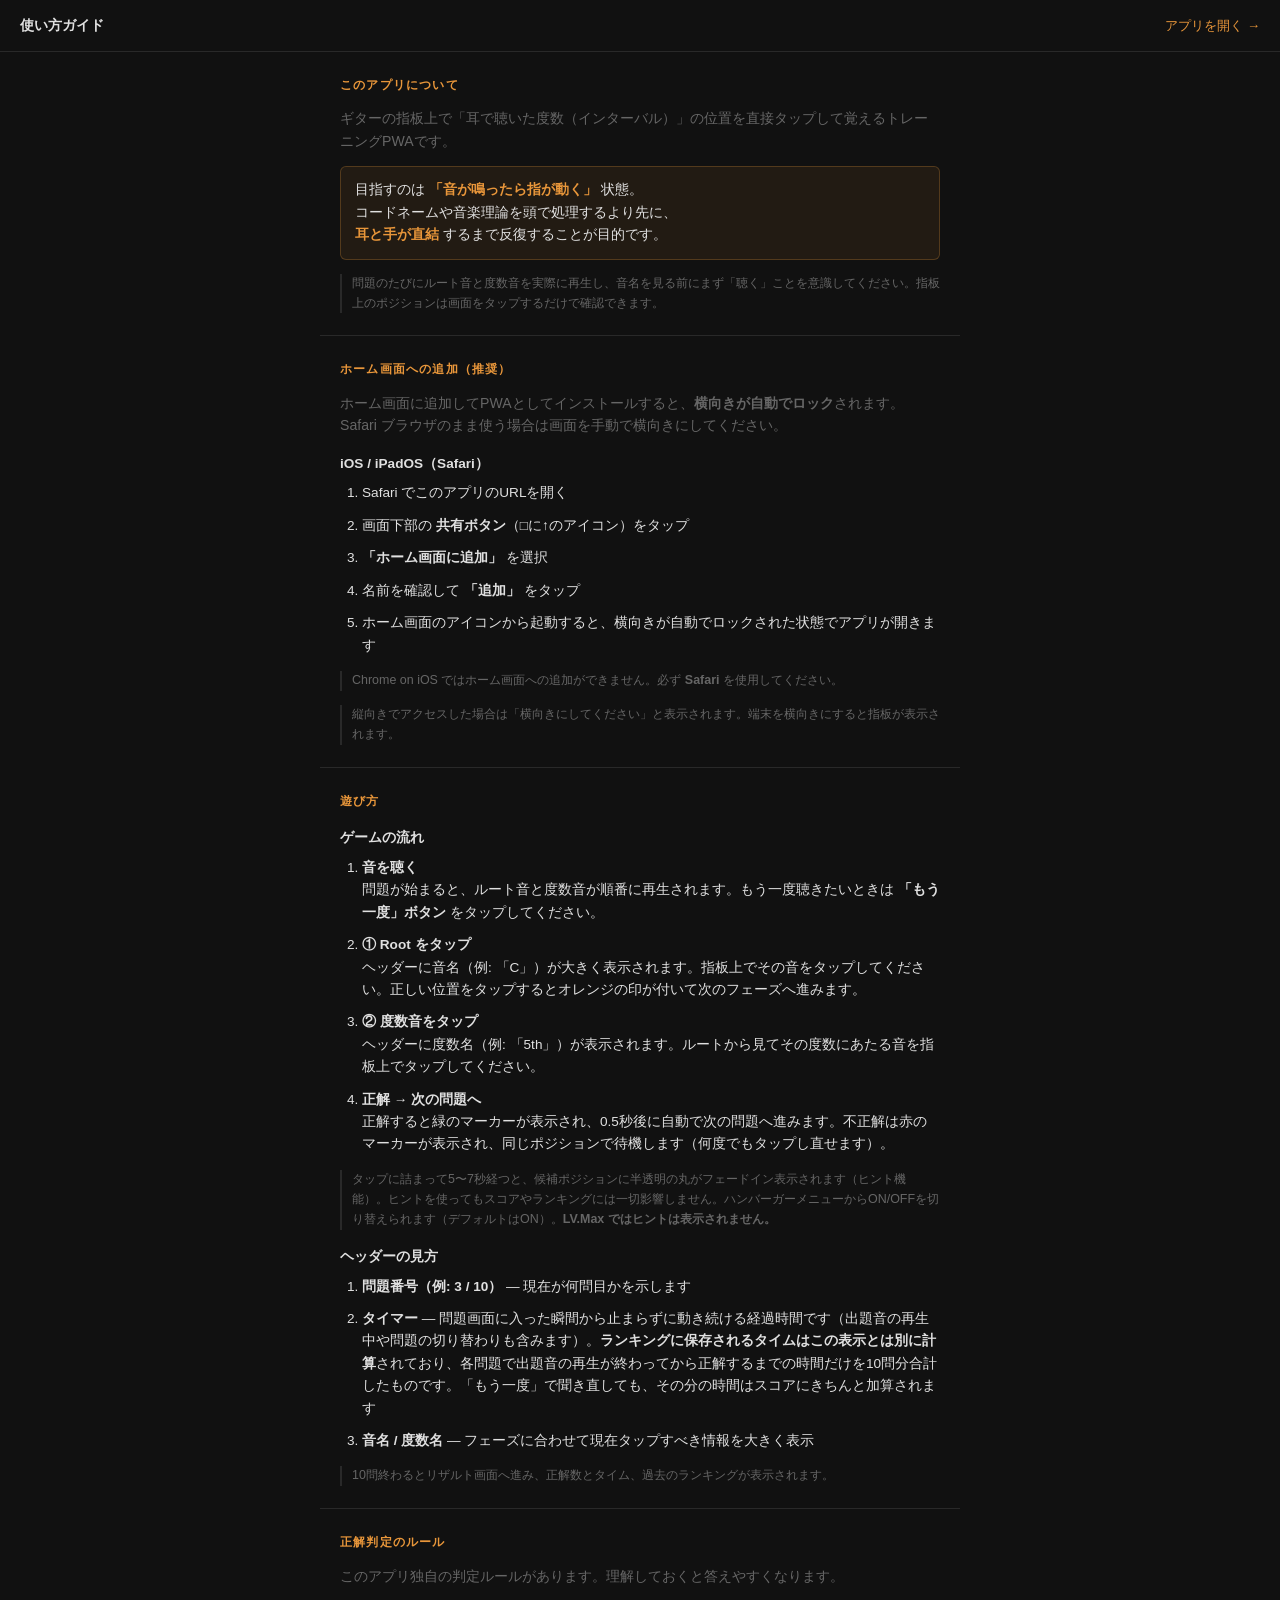
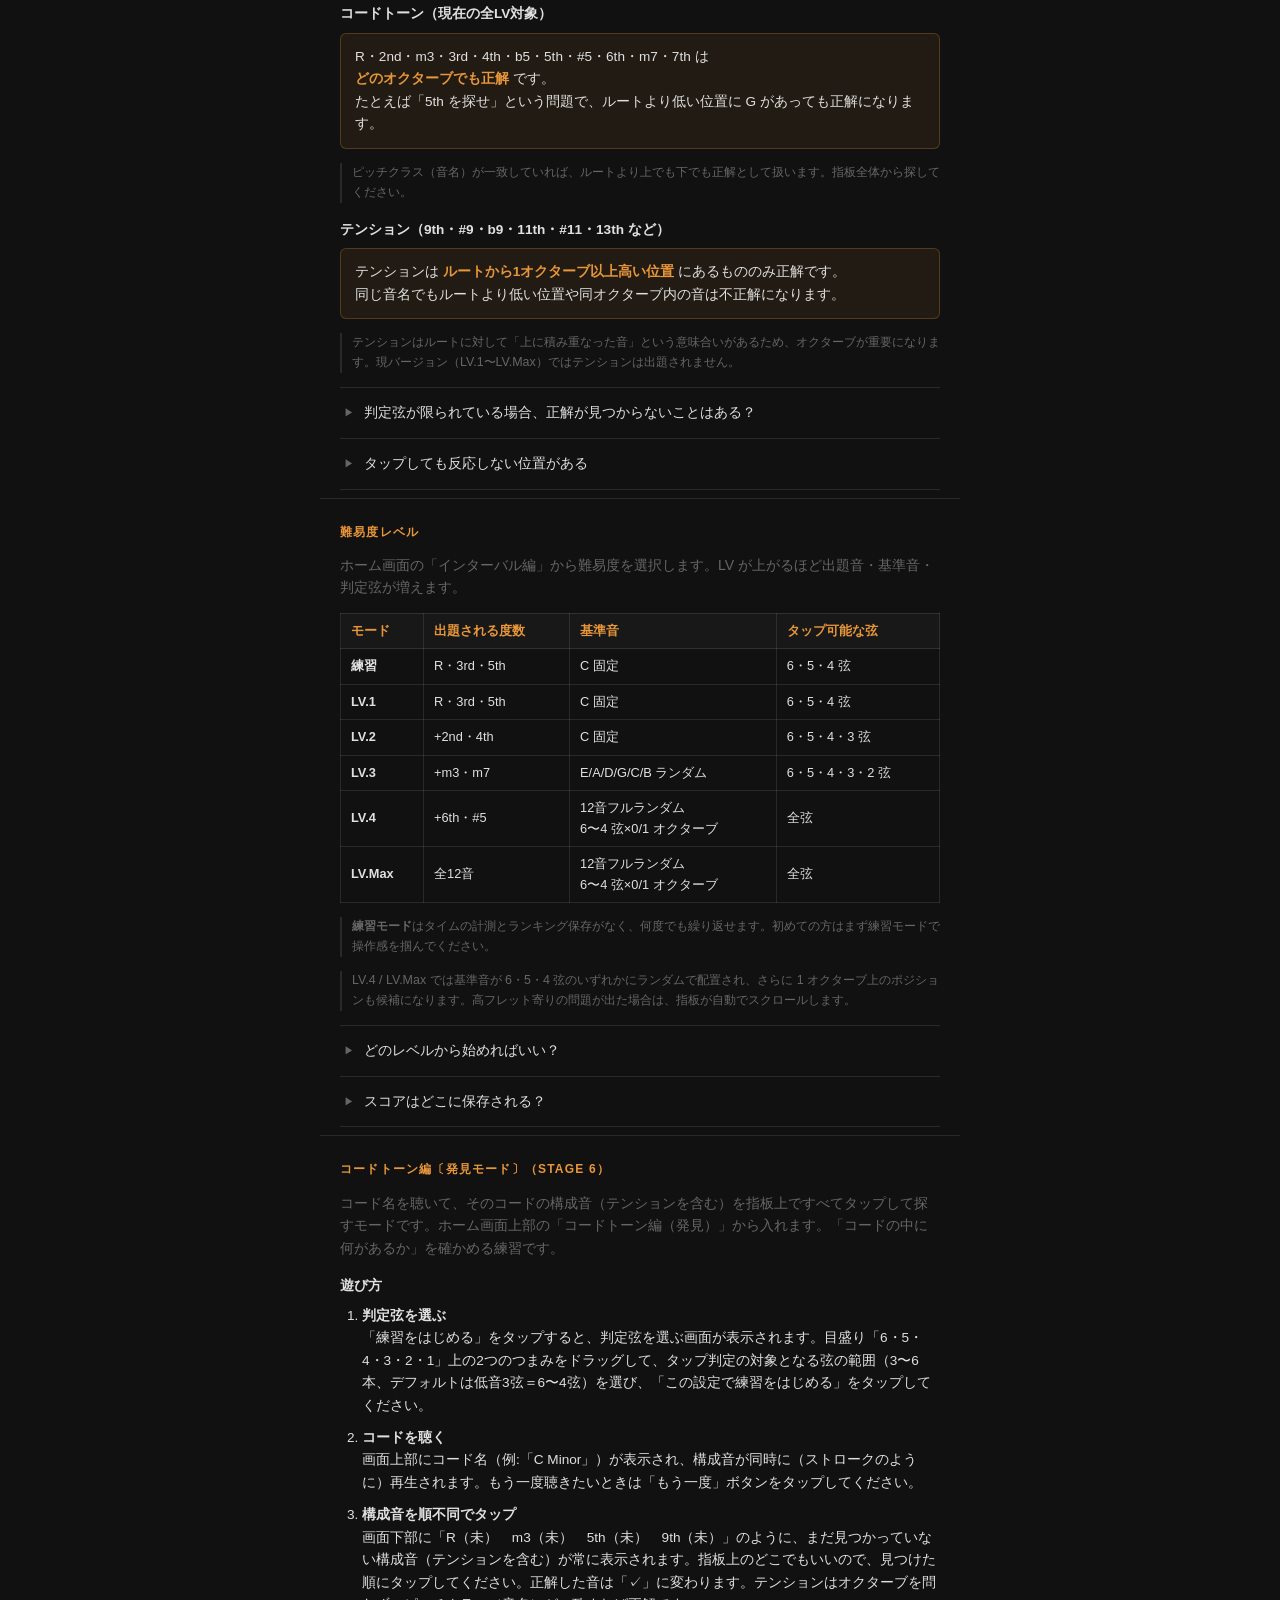
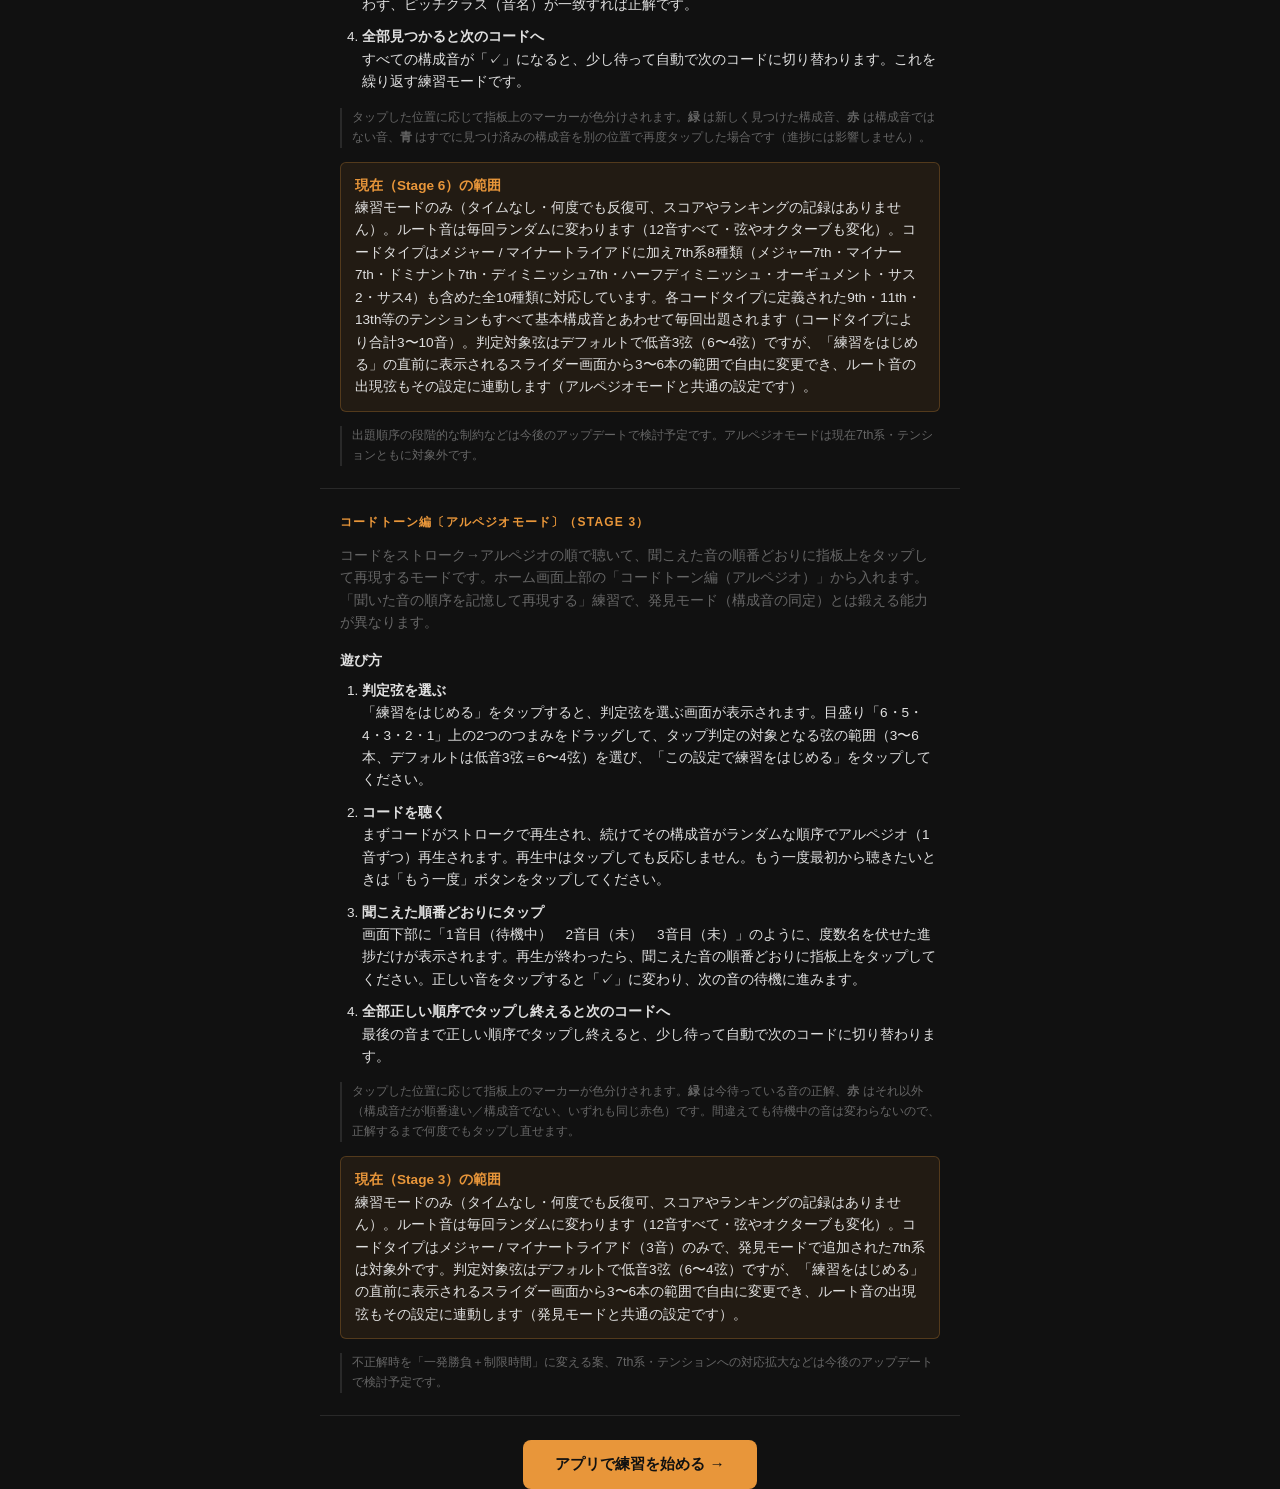
==== guide.html @ ecdc5f16 "feat: コードトーン編〔発見モード〕にテンション対応を追加（v1.12.0 Stage 6） 各コードタイプに定義済みの全テンション（9th/b9/#9/11th/#11th/13th/b13）を" ====
<!DOCTYPE html>
<html lang="ja">
<head>
  <meta charset="UTF-8">
  <meta name="viewport" content="width=device-width, initial-scale=1.0">
  <meta name="theme-color" content="#111111">
  <title>使い方ガイド — Guitar Fretboard Interval Trainer</title>
  <style>
    :root {
      --bg:      #111;
      --text:    #e0e0e0;
      --muted:   #666;
      --accent:  #e8963a;
      --border:  rgba(255,255,255,0.1);
    }

    *, *::before, *::after { box-sizing: border-box; margin: 0; padding: 0; }

    html, body {
      background: var(--bg);
      color: var(--text);
      font-family: -apple-system, 'Helvetica Neue', sans-serif;
      font-size: 16px;
      line-height: 1.6;
      -webkit-text-size-adjust: 100%;
    }

    /* ── ヘッダー ── */
    .guide-header {
      position: sticky;
      top: 0;
      background: var(--bg);
      border-bottom: 1px solid var(--border);
      padding: 14px 20px;
      display: flex;
      align-items: center;
      gap: 12px;
      z-index: 10;
    }
    .guide-header a {
      color: var(--accent);
      text-decoration: none;
      font-size: 0.82rem;
      white-space: nowrap;
    }
    .guide-header a:hover { text-decoration: underline; }
    .guide-header h1 {
      font-size: 0.9rem;
      font-weight: 700;
      color: var(--text);
      flex: 1;
    }

    /* ── ボディ ── */
    .guide-body {
      max-width: 640px;
      margin: 0 auto;
    }

    /* ── セクション ── */
    .guide-section {
      padding: 24px 20px 8px;
      border-bottom: 1px solid var(--border);
    }
    .guide-section:last-child { border-bottom: none; padding-bottom: 40px; }

    .guide-section h2 {
      font-size: 0.75rem;
      font-weight: 700;
      letter-spacing: 0.1em;
      text-transform: uppercase;
      color: var(--accent);
      margin-bottom: 12px;
    }
    .guide-section h3 {
      font-size: 0.85rem;
      font-weight: 600;
      color: var(--text);
      margin: 16px 0 8px;
    }

    .guide-lead {
      font-size: 0.88rem;
      color: var(--muted);
      margin-bottom: 14px;
    }

    /* ── 手順リスト ── */
    .guide-steps {
      padding-left: 22px;
      display: flex;
      flex-direction: column;
      gap: 10px;
      margin-bottom: 14px;
    }
    .guide-steps li {
      font-size: 0.85rem;
      color: var(--text);
      line-height: 1.65;
    }
    .guide-steps li strong { color: var(--text); }

    /* ── 注記 ── */
    .guide-note {
      font-size: 0.78rem;
      color: var(--muted);
      line-height: 1.6;
      margin-bottom: 14px;
      padding-left: 10px;
      border-left: 2px solid var(--border);
    }

    /* ── テーブル ── */
    .guide-table {
      width: 100%;
      border-collapse: collapse;
      font-size: 0.8rem;
      margin-bottom: 14px;
    }
    .guide-table th,
    .guide-table td {
      border: 1px solid var(--border);
      padding: 7px 10px;
      text-align: left;
    }
    .guide-table th {
      color: var(--accent);
      font-weight: 600;
      background: rgba(255,255,255,0.03);
    }
    .guide-table td { color: var(--text); }

    /* ── アコーディオン FAQ ── */
    .guide-qa {
      border-top: 1px solid var(--border);
      padding: 2px 0;
    }
    .guide-qa:last-child { border-bottom: 1px solid var(--border); }

    .guide-qa summary {
      font-size: 0.85rem;
      color: var(--text);
      padding: 12px 4px 12px 24px;
      cursor: pointer;
      list-style: none;
      position: relative;
      -webkit-tap-highlight-color: transparent;
    }
    .guide-qa summary::-webkit-details-marker { display: none; }
    .guide-qa summary::before {
      content: '▶';
      position: absolute;
      left: 4px;
      top: 50%;
      transform: translateY(-50%);
      font-size: 0.6rem;
      color: var(--muted);
      transition: transform 0.15s;
    }
    .guide-qa[open] summary::before {
      transform: translateY(-50%) rotate(90deg);
    }
    .guide-qa p {
      font-size: 0.82rem;
      color: var(--muted);
      line-height: 1.65;
      padding: 0 4px 14px 24px;
    }

    /* ── 強調ボックス ── */
    .guide-box {
      background: rgba(232, 150, 58, 0.08);
      border: 1px solid rgba(232, 150, 58, 0.25);
      border-radius: 6px;
      padding: 12px 14px;
      margin-bottom: 14px;
      font-size: 0.85rem;
      line-height: 1.65;
    }
    .guide-box strong { color: var(--accent); }

    /* ── CTAボタン ── */
    .guide-cta {
      display: block;
      text-align: center;
      margin: 24px 20px 0;
    }
    .guide-cta a {
      display: inline-block;
      background: var(--accent);
      color: #111;
      font-weight: 700;
      font-size: 0.95rem;
      text-decoration: none;
      padding: 12px 32px;
      border-radius: 8px;
    }
  </style>
</head>
<body>

  <header class="guide-header">
    <h1>使い方ガイド</h1>
    <a href="./">アプリを開く →</a>
  </header>

  <main class="guide-body">

    <!-- 1. コンセプト -->
    <section class="guide-section">
      <h2>このアプリについて</h2>
      <p class="guide-lead">ギターの指板上で「耳で聴いた度数（インターバル）」の位置を直接タップして覚えるトレーニングPWAです。</p>

      <div class="guide-box">
        目指すのは <strong>「音が鳴ったら指が動く」</strong> 状態。<br>
        コードネームや音楽理論を頭で処理するより先に、<br>
        <strong>耳と手が直結</strong> するまで反復することが目的です。
      </div>

      <p class="guide-note">問題のたびにルート音と度数音を実際に再生し、音名を見る前にまず「聴く」ことを意識してください。指板上のポジションは画面をタップするだけで確認できます。</p>
    </section>

    <!-- 2. ホーム画面に追加 -->
    <section class="guide-section">
      <h2>ホーム画面への追加（推奨）</h2>
      <p class="guide-lead">ホーム画面に追加してPWAとしてインストールすると、<strong>横向きが自動でロック</strong>されます。Safari ブラウザのまま使う場合は画面を手動で横向きにしてください。</p>

      <h3>iOS / iPadOS（Safari）</h3>
      <ol class="guide-steps">
        <li>Safari でこのアプリのURLを開く</li>
        <li>画面下部の <strong>共有ボタン</strong>（□に↑のアイコン）をタップ</li>
        <li><strong>「ホーム画面に追加」</strong> を選択</li>
        <li>名前を確認して <strong>「追加」</strong> をタップ</li>
        <li>ホーム画面のアイコンから起動すると、横向きが自動でロックされた状態でアプリが開きます</li>
      </ol>
      <p class="guide-note">Chrome on iOS ではホーム画面への追加ができません。必ず <strong>Safari</strong> を使用してください。</p>
      <p class="guide-note">縦向きでアクセスした場合は「横向きにしてください」と表示されます。端末を横向きにすると指板が表示されます。</p>
    </section>

    <!-- 3. 遊び方 -->
    <section class="guide-section">
      <h2>遊び方</h2>

      <h3>ゲームの流れ</h3>
      <ol class="guide-steps">
        <li>
          <strong>音を聴く</strong><br>
          問題が始まると、ルート音と度数音が順番に再生されます。もう一度聴きたいときは <strong>「もう一度」ボタン</strong> をタップしてください。
        </li>
        <li>
          <strong>① Root をタップ</strong><br>
          ヘッダーに音名（例: 「C」）が大きく表示されます。指板上でその音をタップしてください。正しい位置をタップするとオレンジの印が付いて次のフェーズへ進みます。
        </li>
        <li>
          <strong>② 度数音をタップ</strong><br>
          ヘッダーに度数名（例: 「5th」）が表示されます。ルートから見てその度数にあたる音を指板上でタップしてください。
        </li>
        <li>
          <strong>正解 → 次の問題へ</strong><br>
          正解すると緑のマーカーが表示され、0.5秒後に自動で次の問題へ進みます。不正解は赤のマーカーが表示され、同じポジションで待機します（何度でもタップし直せます）。
        </li>
      </ol>
      <p class="guide-note">タップに詰まって5〜7秒経つと、候補ポジションに半透明の丸がフェードイン表示されます（ヒント機能）。ヒントを使ってもスコアやランキングには一切影響しません。ハンバーガーメニューからON/OFFを切り替えられます（デフォルトはON）。<strong>LV.Max ではヒントは表示されません。</strong></p>

      <h3>ヘッダーの見方</h3>
      <ol class="guide-steps">
        <li><strong>問題番号（例: 3 / 10）</strong> — 現在が何問目かを示します</li>
        <li><strong>タイマー</strong> — 問題画面に入った瞬間から止まらずに動き続ける経過時間です（出題音の再生中や問題の切り替わりも含みます）。<strong>ランキングに保存されるタイムはこの表示とは別に計算</strong>されており、各問題で出題音の再生が終わってから正解するまでの時間だけを10問分合計したものです。「もう一度」で聞き直しても、その分の時間はスコアにきちんと加算されます</li>
        <li><strong>音名 / 度数名</strong> — フェーズに合わせて現在タップすべき情報を大きく表示</li>
      </ol>
      <p class="guide-note">10問終わるとリザルト画面へ進み、正解数とタイム、過去のランキングが表示されます。</p>
    </section>

    <!-- 4. 正解判定のルール -->
    <section class="guide-section">
      <h2>正解判定のルール</h2>
      <p class="guide-lead">このアプリ独自の判定ルールがあります。理解しておくと答えやすくなります。</p>

      <h3>コードトーン（現在の全LV対象）</h3>
      <div class="guide-box">
        R・2nd・m3・3rd・4th・b5・5th・#5・6th・m7・7th は<br>
        <strong>どのオクターブでも正解</strong> です。<br>
        たとえば「5th を探せ」という問題で、ルートより低い位置に G があっても正解になります。
      </div>
      <p class="guide-note">ピッチクラス（音名）が一致していれば、ルートより上でも下でも正解として扱います。指板全体から探してください。</p>

      <h3>テンション（9th・#9・b9・11th・#11・13th など）</h3>
      <div class="guide-box">
        テンションは <strong>ルートから1オクターブ以上高い位置</strong> にあるもののみ正解です。<br>
        同じ音名でもルートより低い位置や同オクターブ内の音は不正解になります。
      </div>
      <p class="guide-note">テンションはルートに対して「上に積み重なった音」という意味合いがあるため、オクターブが重要になります。現バージョン（LV.1〜LV.Max）ではテンションは出題されません。</p>

      <details class="guide-qa">
        <summary>判定弦が限られている場合、正解が見つからないことはある？</summary>
        <p>出題時に「指定された判定弦の表示範囲内に正解が存在するか」を自動チェックしています。答えが見つからない組み合わせは最大30回再生成されるため、タップ可能な範囲に必ず正解が存在します。</p>
      </details>

      <details class="guide-qa">
        <summary>タップしても反応しない位置がある</summary>
        <p>暗く塗りつぶされている弦（マスクされた弦）はそのレベルの対象外です。暖色でハイライトされている弦だけがタップ可能な判定弦です。また、ハンバーガーメニューの「開放弦」ボタンが「除外」表示になっている場合は、0フレット（開放弦）の音が正解でもタップが無効になります。</p>
      </details>
    </section>

    <!-- 5. 難易度レベル -->
    <section class="guide-section">
      <h2>難易度レベル</h2>
      <p class="guide-lead">ホーム画面の「インターバル編」から難易度を選択します。LV が上がるほど出題音・基準音・判定弦が増えます。</p>

      <table class="guide-table">
        <thead>
          <tr>
            <th>モード</th>
            <th>出題される度数</th>
            <th>基準音</th>
            <th>タップ可能な弦</th>
          </tr>
        </thead>
        <tbody>
          <tr>
            <td><strong>練習</strong></td>
            <td>R・3rd・5th</td>
            <td>C 固定</td>
            <td>6・5・4 弦</td>
          </tr>
          <tr>
            <td><strong>LV.1</strong></td>
            <td>R・3rd・5th</td>
            <td>C 固定</td>
            <td>6・5・4 弦</td>
          </tr>
          <tr>
            <td><strong>LV.2</strong></td>
            <td>+2nd・4th</td>
            <td>C 固定</td>
            <td>6・5・4・3 弦</td>
          </tr>
          <tr>
            <td><strong>LV.3</strong></td>
            <td>+m3・m7</td>
            <td>E/A/D/G/C/B ランダム</td>
            <td>6・5・4・3・2 弦</td>
          </tr>
          <tr>
            <td><strong>LV.4</strong></td>
            <td>+6th・#5</td>
            <td>12音フルランダム<br>6〜4 弦×0/1 オクターブ</td>
            <td>全弦</td>
          </tr>
          <tr>
            <td><strong>LV.Max</strong></td>
            <td>全12音</td>
            <td>12音フルランダム<br>6〜4 弦×0/1 オクターブ</td>
            <td>全弦</td>
          </tr>
        </tbody>
      </table>

      <p class="guide-note"><strong>練習モード</strong>はタイムの計測とランキング保存がなく、何度でも繰り返せます。初めての方はまず練習モードで操作感を掴んでください。</p>
      <p class="guide-note">LV.4 / LV.Max では基準音が 6・5・4 弦のいずれかにランダムで配置され、さらに 1 オクターブ上のポジションも候補になります。高フレット寄りの問題が出た場合は、指板が自動でスクロールします。</p>

      <details class="guide-qa">
        <summary>どのレベルから始めればいい？</summary>
        <p>まず「練習モード」でタップ操作に慣れてから LV.1 へ進むことを推奨します。LV.1〜LV.2 は基準音が C 固定なので、C メジャースケールや C コードのポジションを把握しているギタリストなら比較的スムーズに取り組めます。</p>
      </details>

      <details class="guide-qa">
        <summary>スコアはどこに保存される？</summary>
        <p>スコア（タイム）はレベルごとに端末のローカルストレージに保存され、10問を解き終えるとリザルト画面でランキングとして確認できます。iOS Safari のプライベートブラウズモードでは保存されません。</p>
        <p><strong>練習モードにはスコア記録・リザルト画面がありません。</strong>タイム計測なしで何度でも反復できるモードのため、10問という区切りがなく無制限に出題が続きます。タイムを記録したい場合は LV.1 以上を選んでください。</p>
      </details>
    </section>

    <!-- 6. コードトーン編〔発見モード〕 -->
    <section class="guide-section">
      <h2>コードトーン編〔発見モード〕（Stage 6）</h2>
      <p class="guide-lead">コード名を聴いて、そのコードの構成音（テンションを含む）を指板上ですべてタップして探すモードです。ホーム画面上部の「コードトーン編（発見）」から入れます。「コードの中に何があるか」を確かめる練習です。</p>

      <h3>遊び方</h3>
      <ol class="guide-steps">
        <li>
          <strong>判定弦を選ぶ</strong><br>
          「練習をはじめる」をタップすると、判定弦を選ぶ画面が表示されます。目盛り「6・5・4・3・2・1」上の2つのつまみをドラッグして、タップ判定の対象となる弦の範囲（3〜6本、デフォルトは低音3弦＝6〜4弦）を選び、「この設定で練習をはじめる」をタップしてください。
        </li>
        <li>
          <strong>コードを聴く</strong><br>
          画面上部にコード名（例:「C Minor」）が表示され、構成音が同時に（ストロークのように）再生されます。もう一度聴きたいときは「もう一度」ボタンをタップしてください。
        </li>
        <li>
          <strong>構成音を順不同でタップ</strong><br>
          画面下部に「R（未）　m3（未）　5th（未）　9th（未）」のように、まだ見つかっていない構成音（テンションを含む）が常に表示されます。指板上のどこでもいいので、見つけた順にタップしてください。正解した音は「✓」に変わります。テンションはオクターブを問わず、ピッチクラス（音名）が一致すれば正解です。
        </li>
        <li>
          <strong>全部見つかると次のコードへ</strong><br>
          すべての構成音が「✓」になると、少し待って自動で次のコードに切り替わります。これを繰り返す練習モードです。
        </li>
      </ol>

      <p class="guide-note">タップした位置に応じて指板上のマーカーが色分けされます。<strong>緑</strong> は新しく見つけた構成音、<strong>赤</strong> は構成音ではない音、<strong>青</strong> はすでに見つけ済みの構成音を別の位置で再度タップした場合です（進捗には影響しません）。</p>

      <div class="guide-box">
        <strong>現在（Stage 6）の範囲</strong><br>
        練習モードのみ（タイムなし・何度でも反復可、スコアやランキングの記録はありません）。ルート音は毎回ランダムに変わります（12音すべて・弦やオクターブも変化）。コードタイプはメジャー / マイナートライアドに加え7th系8種類（メジャー7th・マイナー7th・ドミナント7th・ディミニッシュ7th・ハーフディミニッシュ・オーギュメント・サス2・サス4）も含めた全10種類に対応しています。各コードタイプに定義された9th・11th・13th等のテンションもすべて基本構成音とあわせて毎回出題されます（コードタイプにより合計3〜10音）。判定対象弦はデフォルトで低音3弦（6〜4弦）ですが、「練習をはじめる」の直前に表示されるスライダー画面から3〜6本の範囲で自由に変更でき、ルート音の出現弦もその設定に連動します（アルペジオモードと共通の設定です）。
      </div>

      <p class="guide-note">出題順序の段階的な制約などは今後のアップデートで検討予定です。アルペジオモードは現在7th系・テンションともに対象外です。</p>
    </section>

    <!-- 7. コードトーン編〔アルペジオモード〕 -->
    <section class="guide-section">
      <h2>コードトーン編〔アルペジオモード〕（Stage 3）</h2>
      <p class="guide-lead">コードをストローク→アルペジオの順で聴いて、聞こえた音の順番どおりに指板上をタップして再現するモードです。ホーム画面上部の「コードトーン編（アルペジオ）」から入れます。「聞いた音の順序を記憶して再現する」練習で、発見モード（構成音の同定）とは鍛える能力が異なります。</p>

      <h3>遊び方</h3>
      <ol class="guide-steps">
        <li>
          <strong>判定弦を選ぶ</strong><br>
          「練習をはじめる」をタップすると、判定弦を選ぶ画面が表示されます。目盛り「6・5・4・3・2・1」上の2つのつまみをドラッグして、タップ判定の対象となる弦の範囲（3〜6本、デフォルトは低音3弦＝6〜4弦）を選び、「この設定で練習をはじめる」をタップしてください。
        </li>
        <li>
          <strong>コードを聴く</strong><br>
          まずコードがストロークで再生され、続けてその構成音がランダムな順序でアルペジオ（1音ずつ）再生されます。再生中はタップしても反応しません。もう一度最初から聴きたいときは「もう一度」ボタンをタップしてください。
        </li>
        <li>
          <strong>聞こえた順番どおりにタップ</strong><br>
          画面下部に「1音目（待機中）　2音目（未）　3音目（未）」のように、度数名を伏せた進捗だけが表示されます。再生が終わったら、聞こえた音の順番どおりに指板上をタップしてください。正しい音をタップすると「✓」に変わり、次の音の待機に進みます。
        </li>
        <li>
          <strong>全部正しい順序でタップし終えると次のコードへ</strong><br>
          最後の音まで正しい順序でタップし終えると、少し待って自動で次のコードに切り替わります。
        </li>
      </ol>

      <p class="guide-note">タップした位置に応じて指板上のマーカーが色分けされます。<strong>緑</strong> は今待っている音の正解、<strong>赤</strong> はそれ以外（構成音だが順番違い／構成音でない、いずれも同じ赤色）です。間違えても待機中の音は変わらないので、正解するまで何度でもタップし直せます。</p>

      <div class="guide-box">
        <strong>現在（Stage 3）の範囲</strong><br>
        練習モードのみ（タイムなし・何度でも反復可、スコアやランキングの記録はありません）。ルート音は毎回ランダムに変わります（12音すべて・弦やオクターブも変化）。コードタイプはメジャー / マイナートライアド（3音）のみで、発見モードで追加された7th系は対象外です。判定対象弦はデフォルトで低音3弦（6〜4弦）ですが、「練習をはじめる」の直前に表示されるスライダー画面から3〜6本の範囲で自由に変更でき、ルート音の出現弦もその設定に連動します（発見モードと共通の設定です）。
      </div>

      <p class="guide-note">不正解時を「一発勝負＋制限時間」に変える案、7th系・テンションへの対応拡大などは今後のアップデートで検討予定です。</p>
    </section>

    <!-- CTA -->
    <div class="guide-cta">
      <a href="./">アプリで練習を始める →</a>
    </div>

  </main>

</body>
</html>
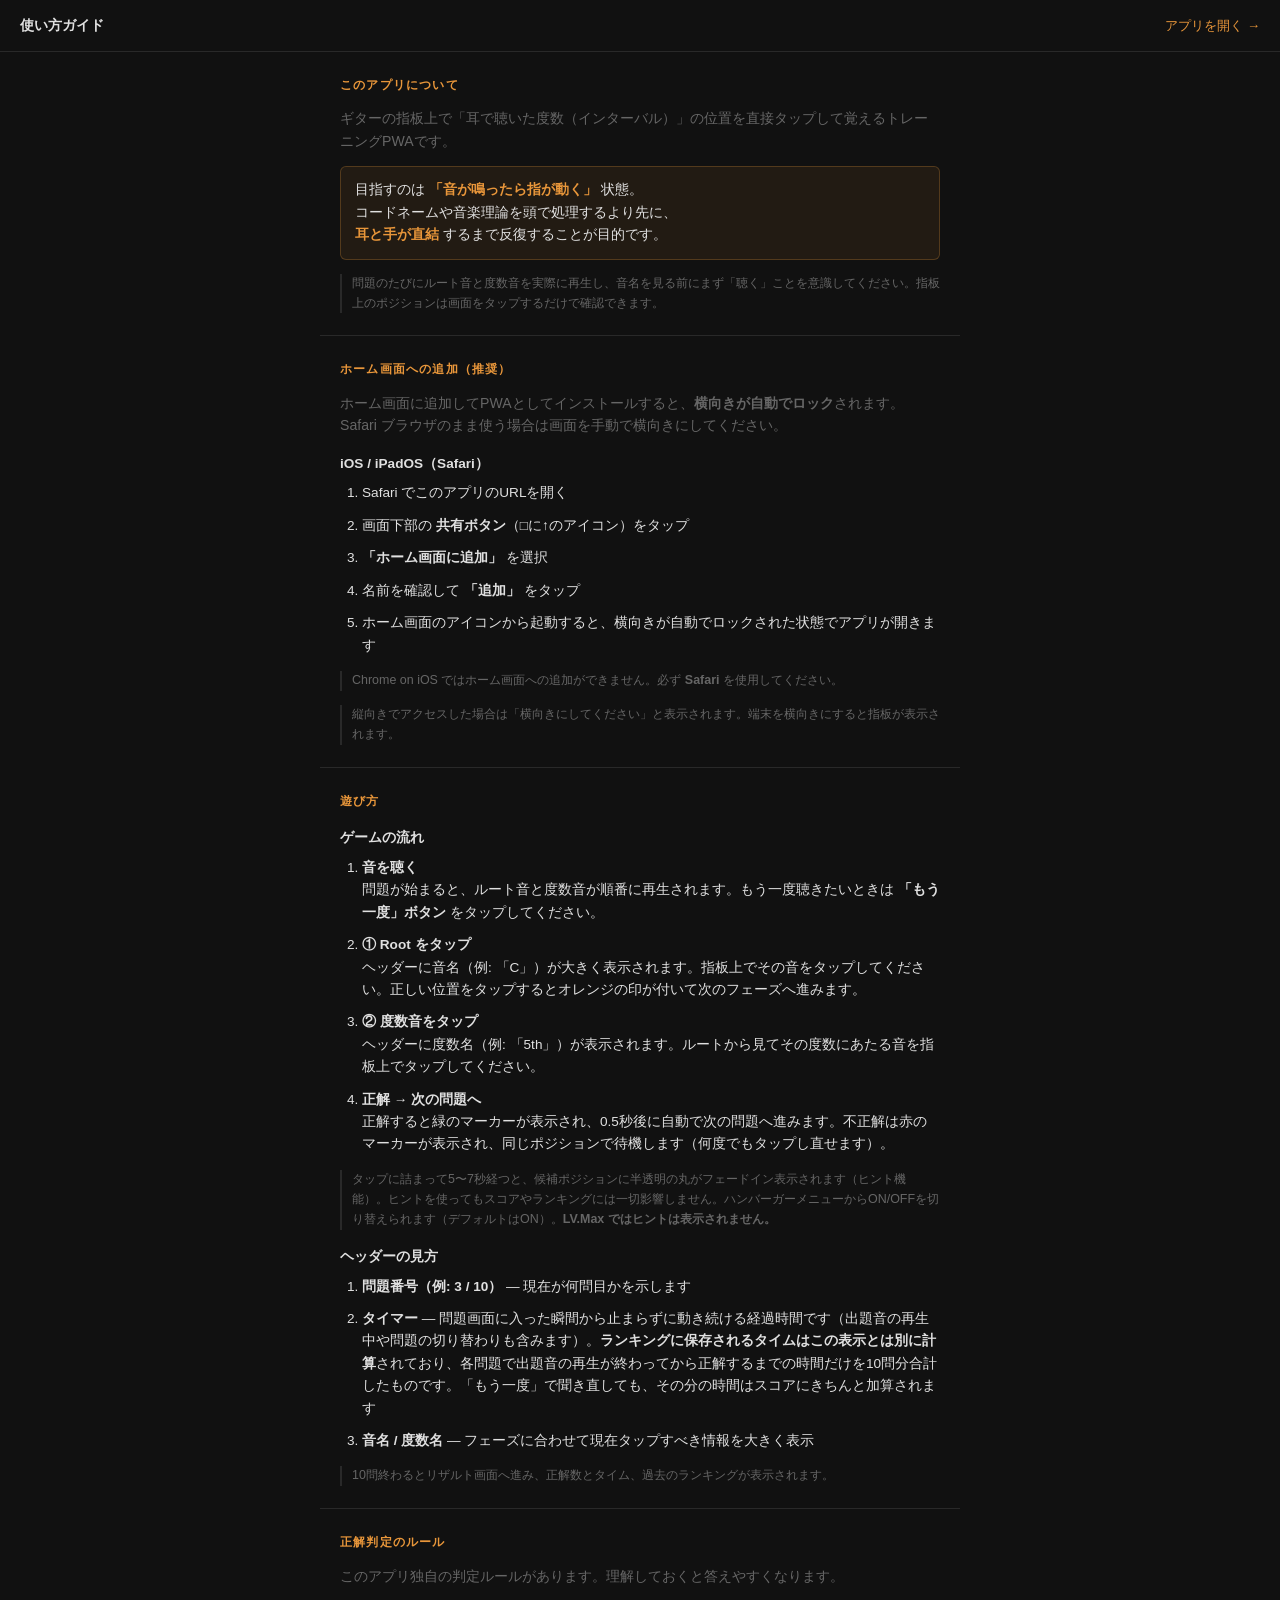
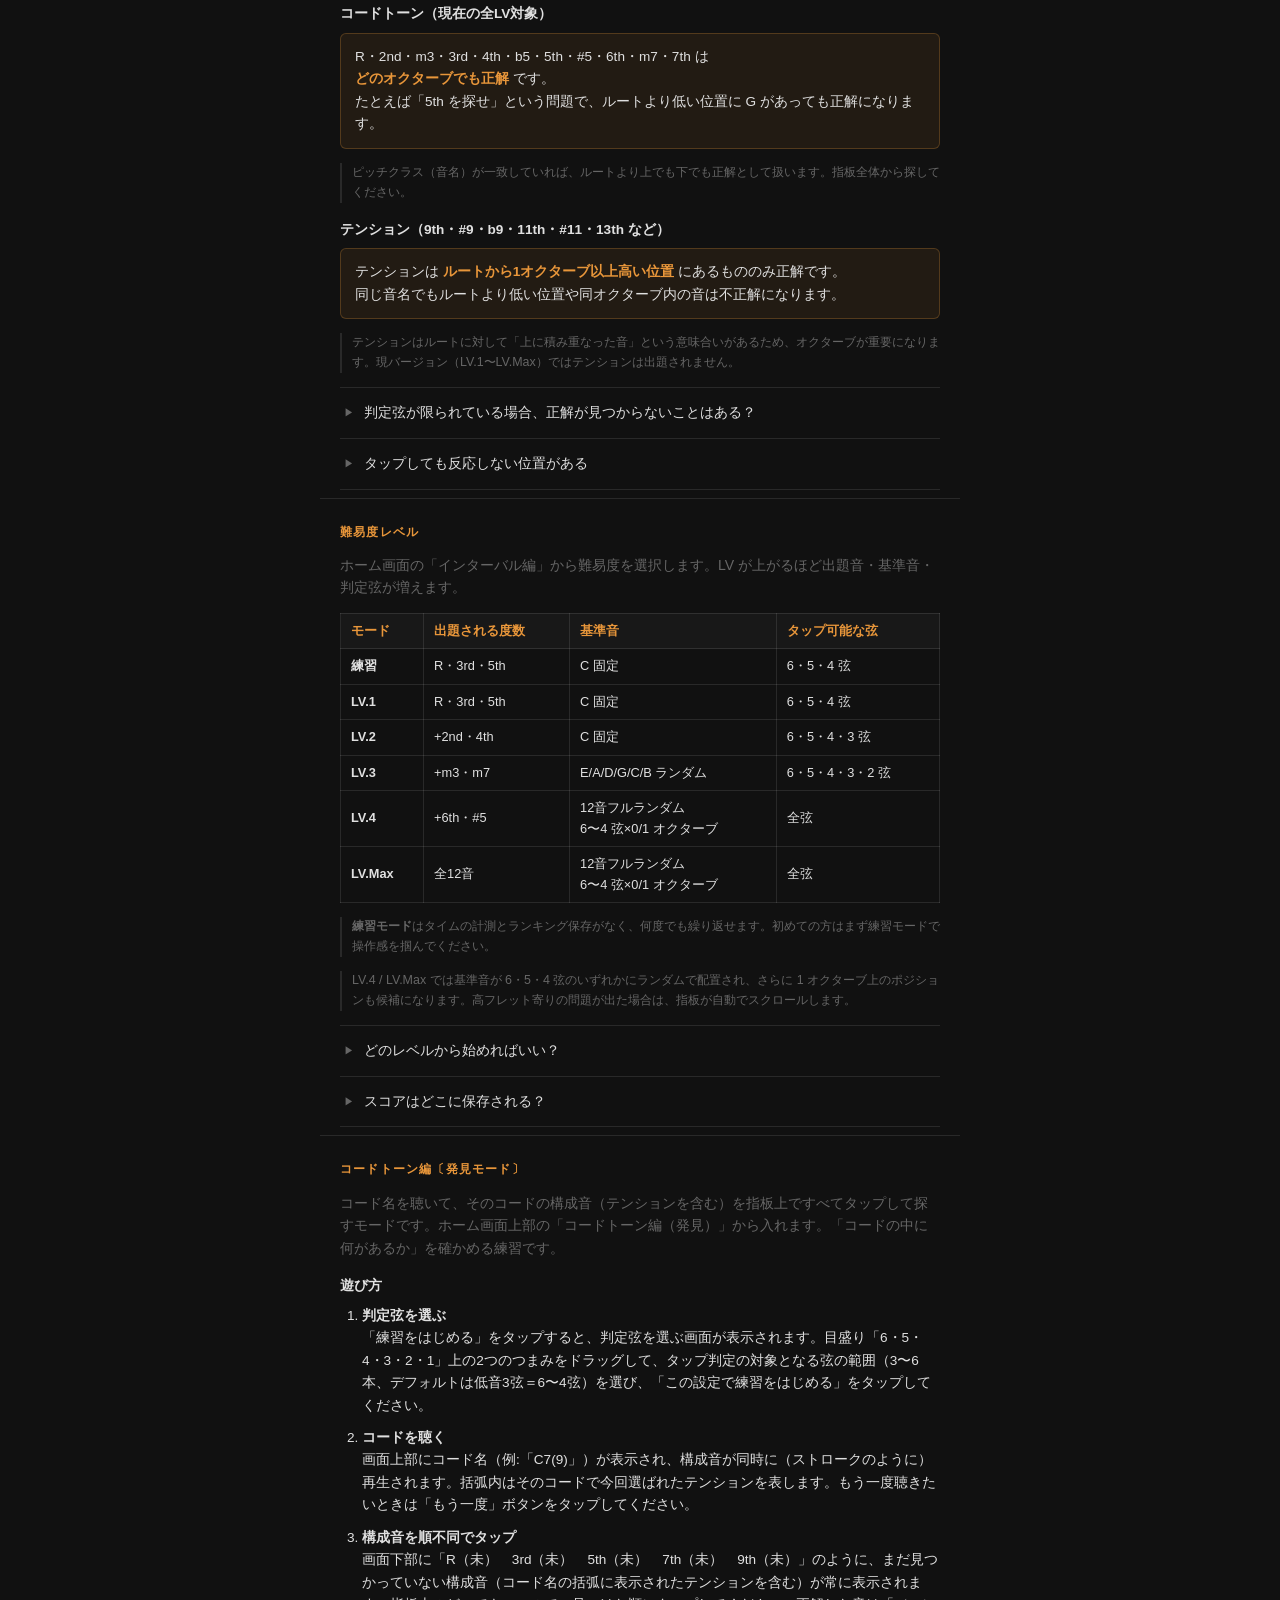
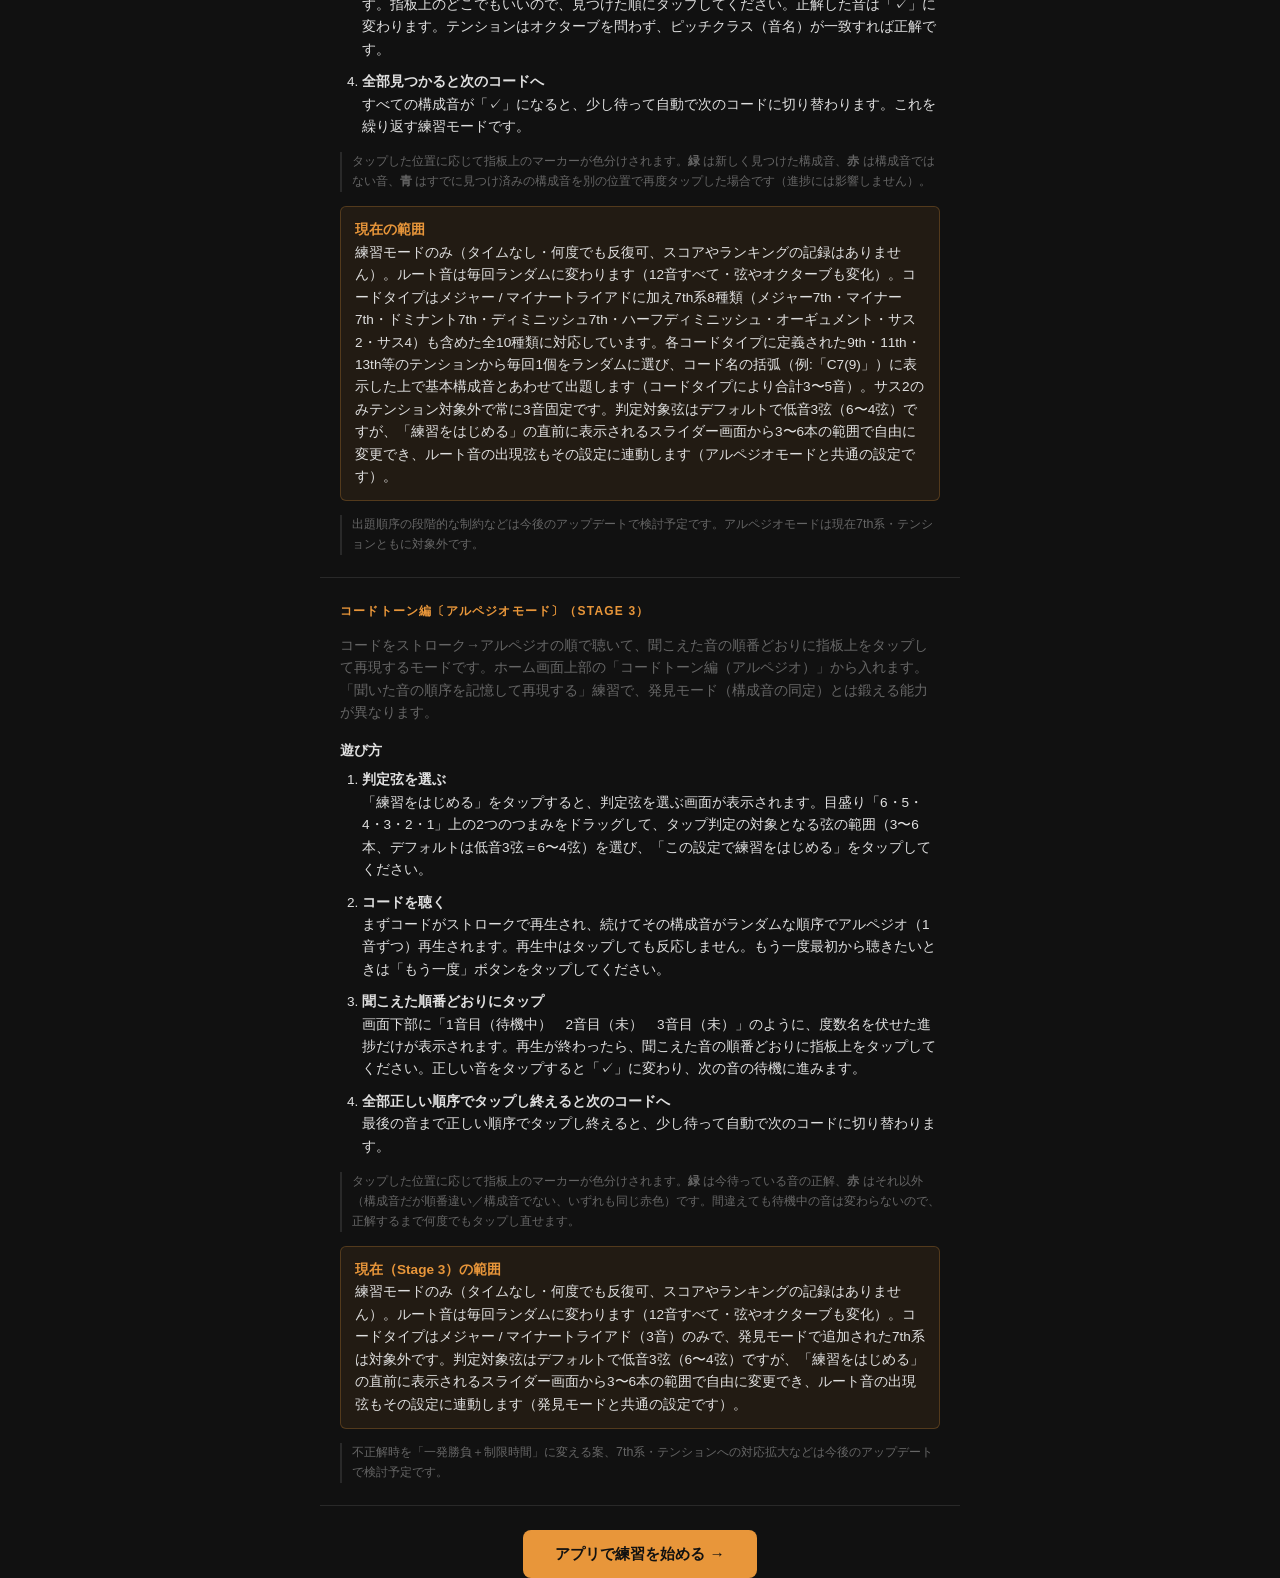
==== commit dcc391a2: "feat: コードトーン編〔発見モード〕テンション出題を1個ランダム選択に再設計（v1.13.0） v1.12.0では定義済みテンション全部をまとめて出題していたが、表示コード名 （例:「C Domi" ====
--- a/guide.html
+++ b/guide.html
@@ -373,7 +373,7 @@
 
     <!-- 6. コードトーン編〔発見モード〕 -->
     <section class="guide-section">
-      <h2>コードトーン編〔発見モード〕（Stage 6）</h2>
+      <h2>コードトーン編〔発見モード〕</h2>
       <p class="guide-lead">コード名を聴いて、そのコードの構成音（テンションを含む）を指板上ですべてタップして探すモードです。ホーム画面上部の「コードトーン編（発見）」から入れます。「コードの中に何があるか」を確かめる練習です。</p>
 
       <h3>遊び方</h3>
@@ -384,11 +384,11 @@
         </li>
         <li>
           <strong>コードを聴く</strong><br>
-          画面上部にコード名（例:「C Minor」）が表示され、構成音が同時に（ストロークのように）再生されます。もう一度聴きたいときは「もう一度」ボタンをタップしてください。
+          画面上部にコード名（例:「C7(9)」）が表示され、構成音が同時に（ストロークのように）再生されます。括弧内はそのコードで今回選ばれたテンションを表します。もう一度聴きたいときは「もう一度」ボタンをタップしてください。
         </li>
         <li>
           <strong>構成音を順不同でタップ</strong><br>
-          画面下部に「R（未）　m3（未）　5th（未）　9th（未）」のように、まだ見つかっていない構成音（テンションを含む）が常に表示されます。指板上のどこでもいいので、見つけた順にタップしてください。正解した音は「✓」に変わります。テンションはオクターブを問わず、ピッチクラス（音名）が一致すれば正解です。
+          画面下部に「R（未）　3rd（未）　5th（未）　7th（未）　9th（未）」のように、まだ見つかっていない構成音（コード名の括弧に表示されたテンションを含む）が常に表示されます。指板上のどこでもいいので、見つけた順にタップしてください。正解した音は「✓」に変わります。テンションはオクターブを問わず、ピッチクラス（音名）が一致すれば正解です。
         </li>
         <li>
           <strong>全部見つかると次のコードへ</strong><br>
@@ -399,8 +399,8 @@
       <p class="guide-note">タップした位置に応じて指板上のマーカーが色分けされます。<strong>緑</strong> は新しく見つけた構成音、<strong>赤</strong> は構成音ではない音、<strong>青</strong> はすでに見つけ済みの構成音を別の位置で再度タップした場合です（進捗には影響しません）。</p>
 
       <div class="guide-box">
-        <strong>現在（Stage 6）の範囲</strong><br>
-        練習モードのみ（タイムなし・何度でも反復可、スコアやランキングの記録はありません）。ルート音は毎回ランダムに変わります（12音すべて・弦やオクターブも変化）。コードタイプはメジャー / マイナートライアドに加え7th系8種類（メジャー7th・マイナー7th・ドミナント7th・ディミニッシュ7th・ハーフディミニッシュ・オーギュメント・サス2・サス4）も含めた全10種類に対応しています。各コードタイプに定義された9th・11th・13th等のテンションもすべて基本構成音とあわせて毎回出題されます（コードタイプにより合計3〜10音）。判定対象弦はデフォルトで低音3弦（6〜4弦）ですが、「練習をはじめる」の直前に表示されるスライダー画面から3〜6本の範囲で自由に変更でき、ルート音の出現弦もその設定に連動します（アルペジオモードと共通の設定です）。
+        <strong>現在の範囲</strong><br>
+        練習モードのみ（タイムなし・何度でも反復可、スコアやランキングの記録はありません）。ルート音は毎回ランダムに変わります（12音すべて・弦やオクターブも変化）。コードタイプはメジャー / マイナートライアドに加え7th系8種類（メジャー7th・マイナー7th・ドミナント7th・ディミニッシュ7th・ハーフディミニッシュ・オーギュメント・サス2・サス4）も含めた全10種類に対応しています。各コードタイプに定義された9th・11th・13th等のテンションから毎回1個をランダムに選び、コード名の括弧（例:「C7(9)」）に表示した上で基本構成音とあわせて出題します（コードタイプにより合計3〜5音）。サス2のみテンション対象外で常に3音固定です。判定対象弦はデフォルトで低音3弦（6〜4弦）ですが、「練習をはじめる」の直前に表示されるスライダー画面から3〜6本の範囲で自由に変更でき、ルート音の出現弦もその設定に連動します（アルペジオモードと共通の設定です）。
       </div>
 
       <p class="guide-note">出題順序の段階的な制約などは今後のアップデートで検討予定です。アルペジオモードは現在7th系・テンションともに対象外です。</p>
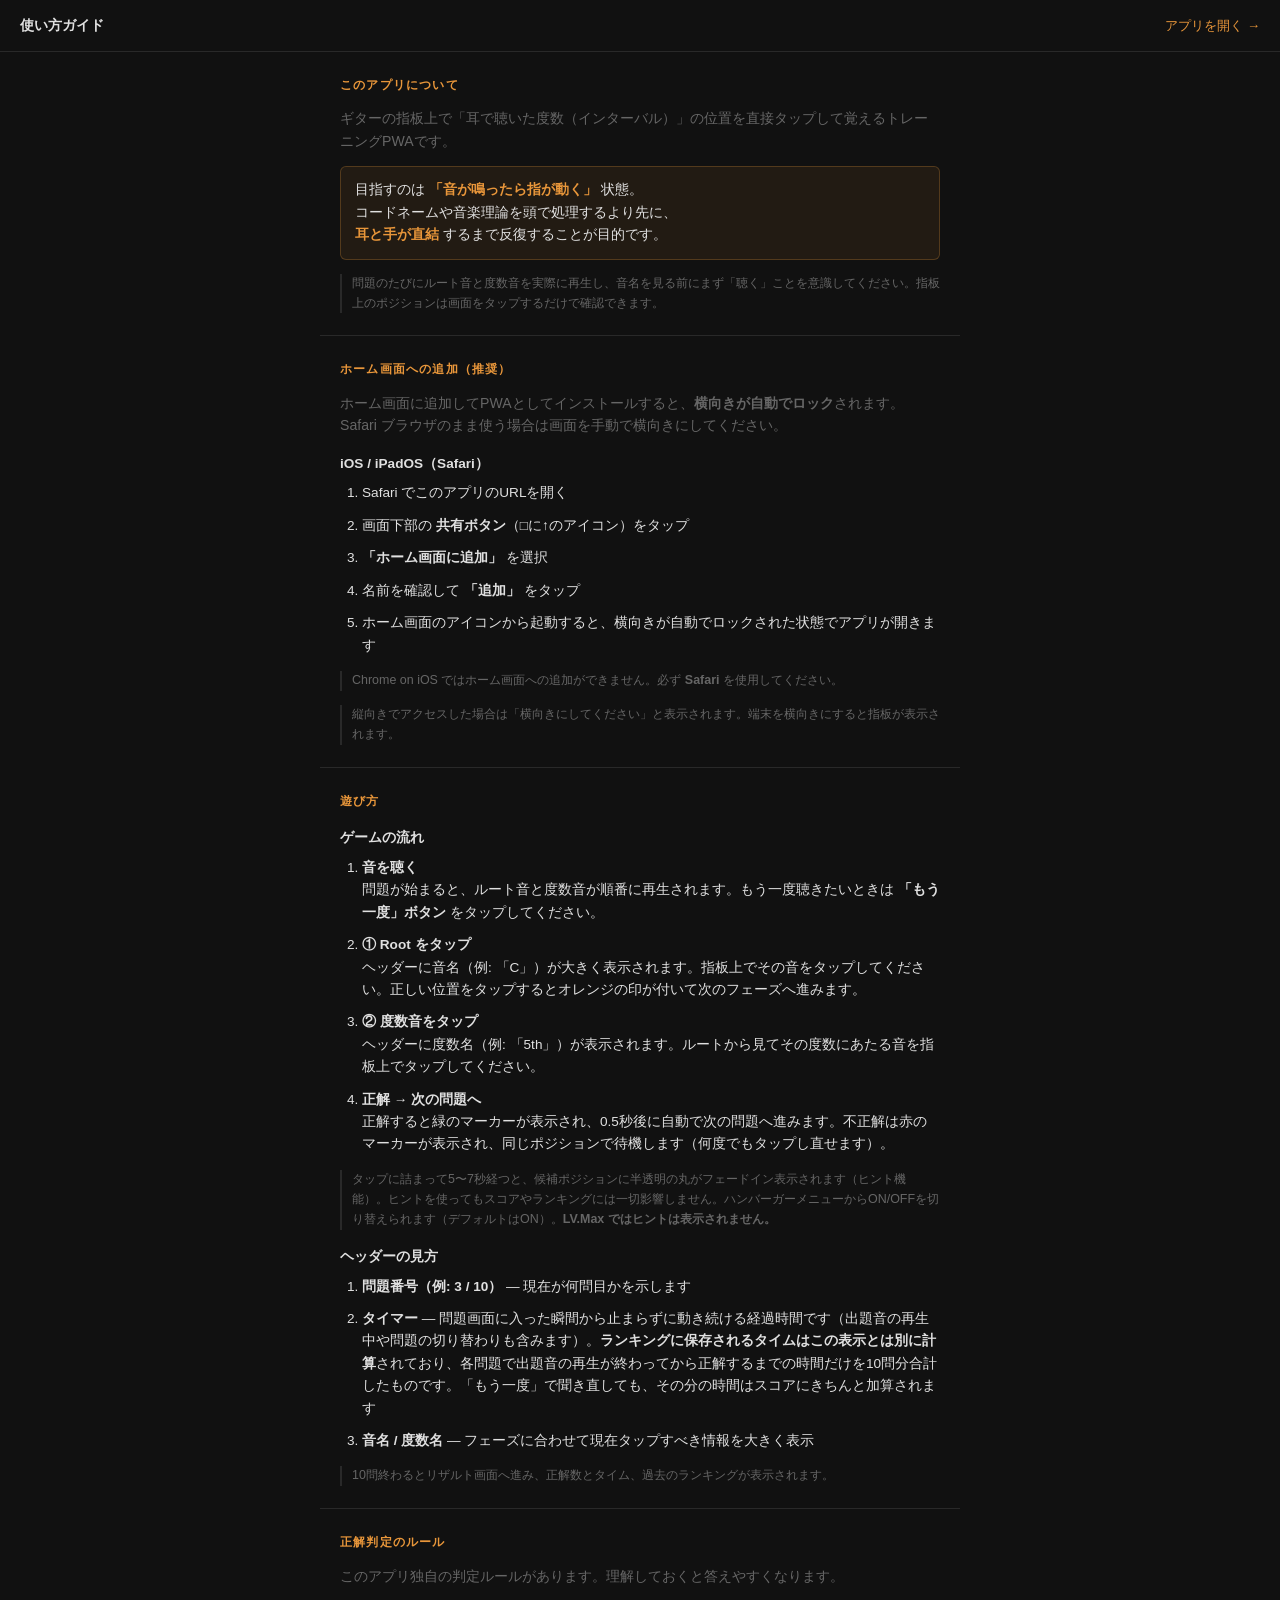
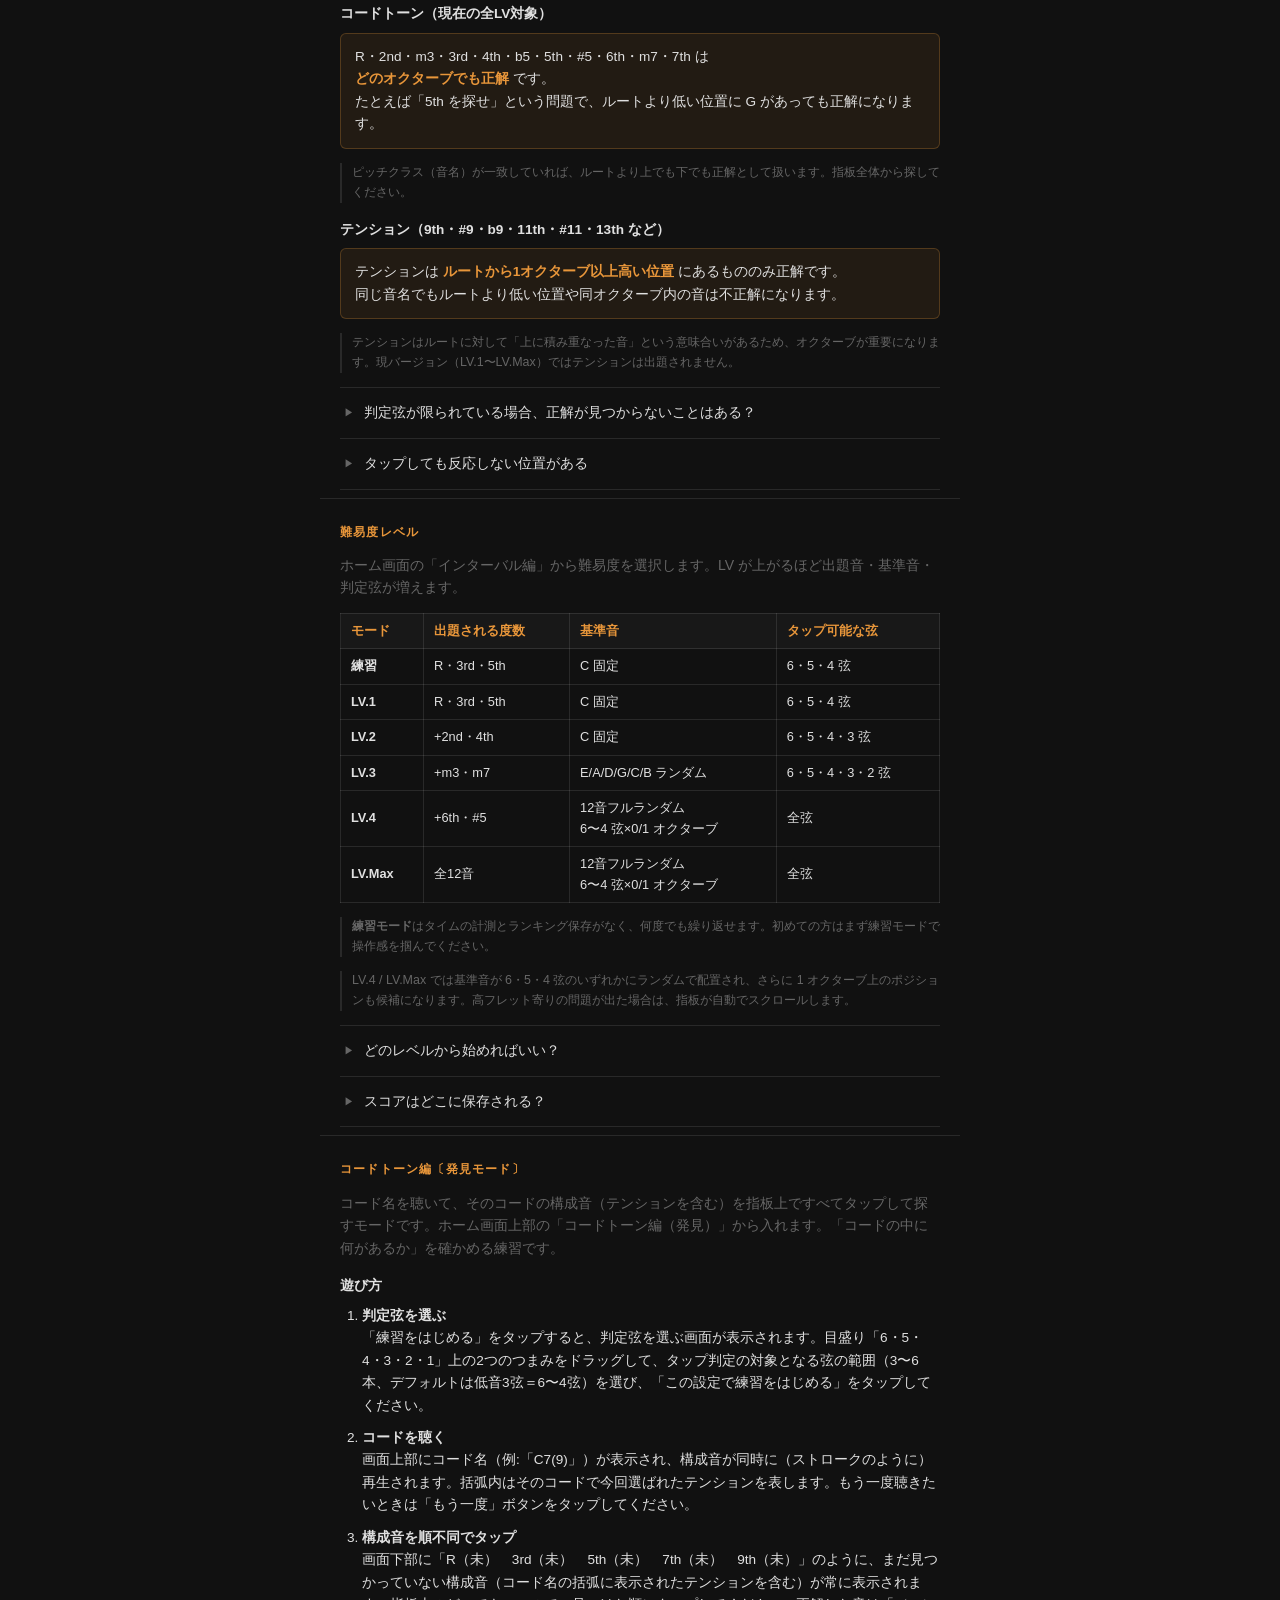
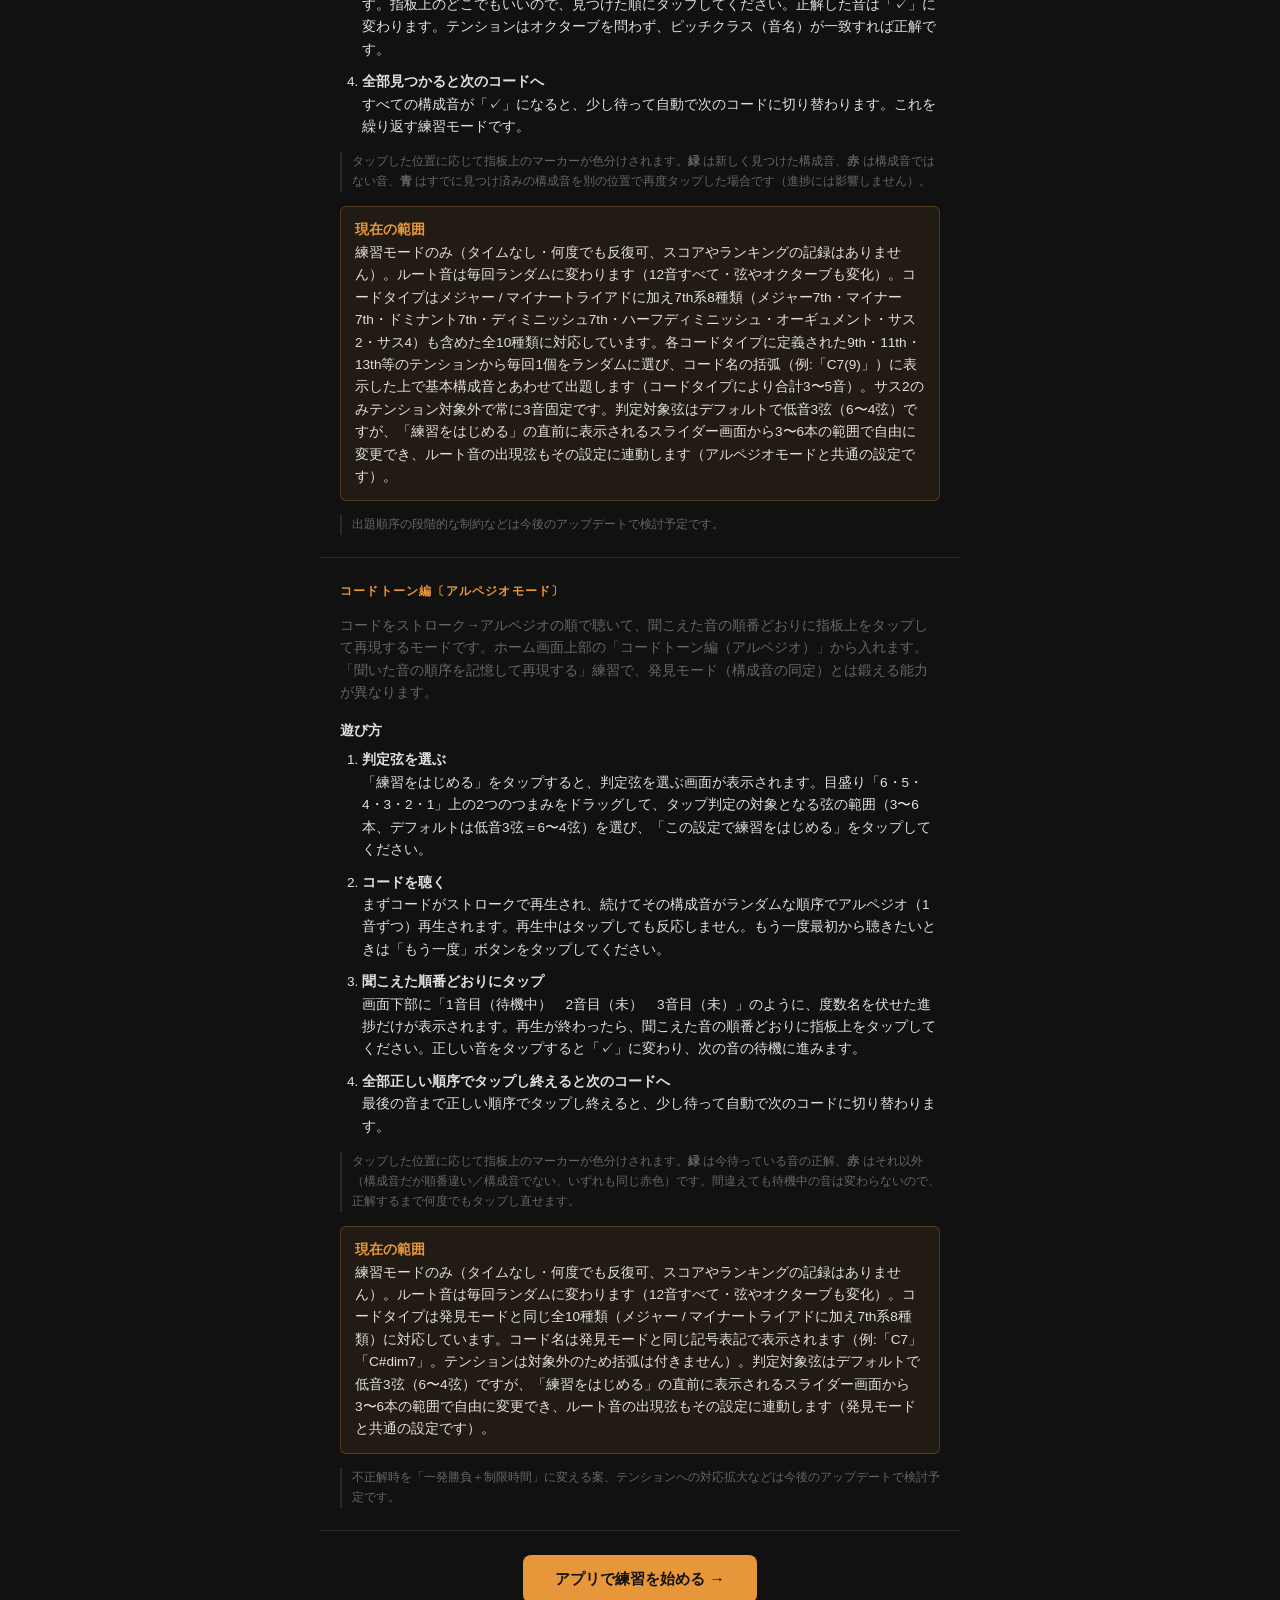
==== commit 976a0687: "feat: コードトーン編〔アルペジオモード〕に7th系コードタイプ対応を追加（v1.14.0） 発見モードStage 5で確立したパターン（コードタイプ数を増やしても _nextChord()の動的" ====
--- a/guide.html
+++ b/guide.html
@@ -403,12 +403,12 @@
         練習モードのみ（タイムなし・何度でも反復可、スコアやランキングの記録はありません）。ルート音は毎回ランダムに変わります（12音すべて・弦やオクターブも変化）。コードタイプはメジャー / マイナートライアドに加え7th系8種類（メジャー7th・マイナー7th・ドミナント7th・ディミニッシュ7th・ハーフディミニッシュ・オーギュメント・サス2・サス4）も含めた全10種類に対応しています。各コードタイプに定義された9th・11th・13th等のテンションから毎回1個をランダムに選び、コード名の括弧（例:「C7(9)」）に表示した上で基本構成音とあわせて出題します（コードタイプにより合計3〜5音）。サス2のみテンション対象外で常に3音固定です。判定対象弦はデフォルトで低音3弦（6〜4弦）ですが、「練習をはじめる」の直前に表示されるスライダー画面から3〜6本の範囲で自由に変更でき、ルート音の出現弦もその設定に連動します（アルペジオモードと共通の設定です）。
       </div>
 
-      <p class="guide-note">出題順序の段階的な制約などは今後のアップデートで検討予定です。アルペジオモードは現在7th系・テンションともに対象外です。</p>
+      <p class="guide-note">出題順序の段階的な制約などは今後のアップデートで検討予定です。</p>
     </section>
 
     <!-- 7. コードトーン編〔アルペジオモード〕 -->
     <section class="guide-section">
-      <h2>コードトーン編〔アルペジオモード〕（Stage 3）</h2>
+      <h2>コードトーン編〔アルペジオモード〕</h2>
       <p class="guide-lead">コードをストローク→アルペジオの順で聴いて、聞こえた音の順番どおりに指板上をタップして再現するモードです。ホーム画面上部の「コードトーン編（アルペジオ）」から入れます。「聞いた音の順序を記憶して再現する」練習で、発見モード（構成音の同定）とは鍛える能力が異なります。</p>
 
       <h3>遊び方</h3>
@@ -434,11 +434,11 @@
       <p class="guide-note">タップした位置に応じて指板上のマーカーが色分けされます。<strong>緑</strong> は今待っている音の正解、<strong>赤</strong> はそれ以外（構成音だが順番違い／構成音でない、いずれも同じ赤色）です。間違えても待機中の音は変わらないので、正解するまで何度でもタップし直せます。</p>
 
       <div class="guide-box">
-        <strong>現在（Stage 3）の範囲</strong><br>
-        練習モードのみ（タイムなし・何度でも反復可、スコアやランキングの記録はありません）。ルート音は毎回ランダムに変わります（12音すべて・弦やオクターブも変化）。コードタイプはメジャー / マイナートライアド（3音）のみで、発見モードで追加された7th系は対象外です。判定対象弦はデフォルトで低音3弦（6〜4弦）ですが、「練習をはじめる」の直前に表示されるスライダー画面から3〜6本の範囲で自由に変更でき、ルート音の出現弦もその設定に連動します（発見モードと共通の設定です）。
+        <strong>現在の範囲</strong><br>
+        練習モードのみ（タイムなし・何度でも反復可、スコアやランキングの記録はありません）。ルート音は毎回ランダムに変わります（12音すべて・弦やオクターブも変化）。コードタイプは発見モードと同じ全10種類（メジャー / マイナートライアドに加え7th系8種類）に対応しています。コード名は発見モードと同じ記号表記で表示されます（例:「C7」「C#dim7」。テンションは対象外のため括弧は付きません）。判定対象弦はデフォルトで低音3弦（6〜4弦）ですが、「練習をはじめる」の直前に表示されるスライダー画面から3〜6本の範囲で自由に変更でき、ルート音の出現弦もその設定に連動します（発見モードと共通の設定です）。
       </div>
 
-      <p class="guide-note">不正解時を「一発勝負＋制限時間」に変える案、7th系・テンションへの対応拡大などは今後のアップデートで検討予定です。</p>
+      <p class="guide-note">不正解時を「一発勝負＋制限時間」に変える案、テンションへの対応拡大などは今後のアップデートで検討予定です。</p>
     </section>
 
     <!-- CTA -->
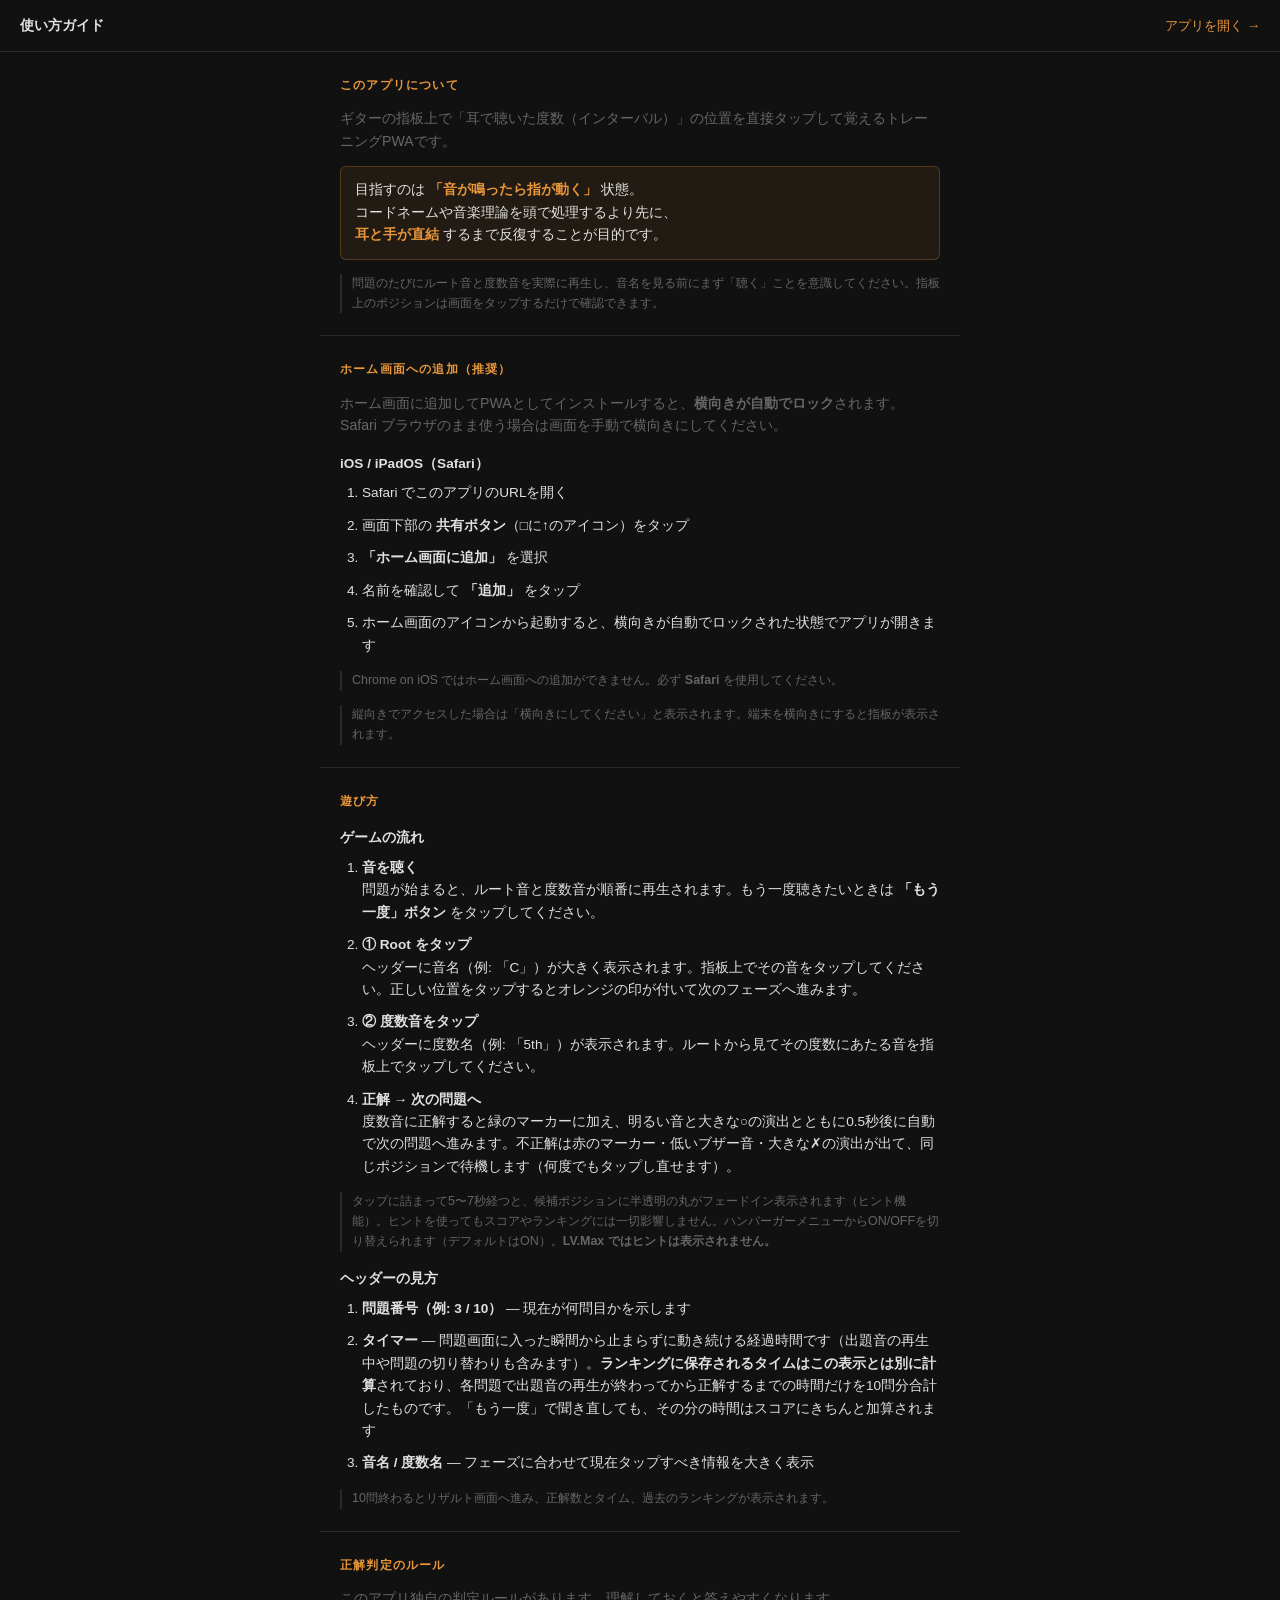
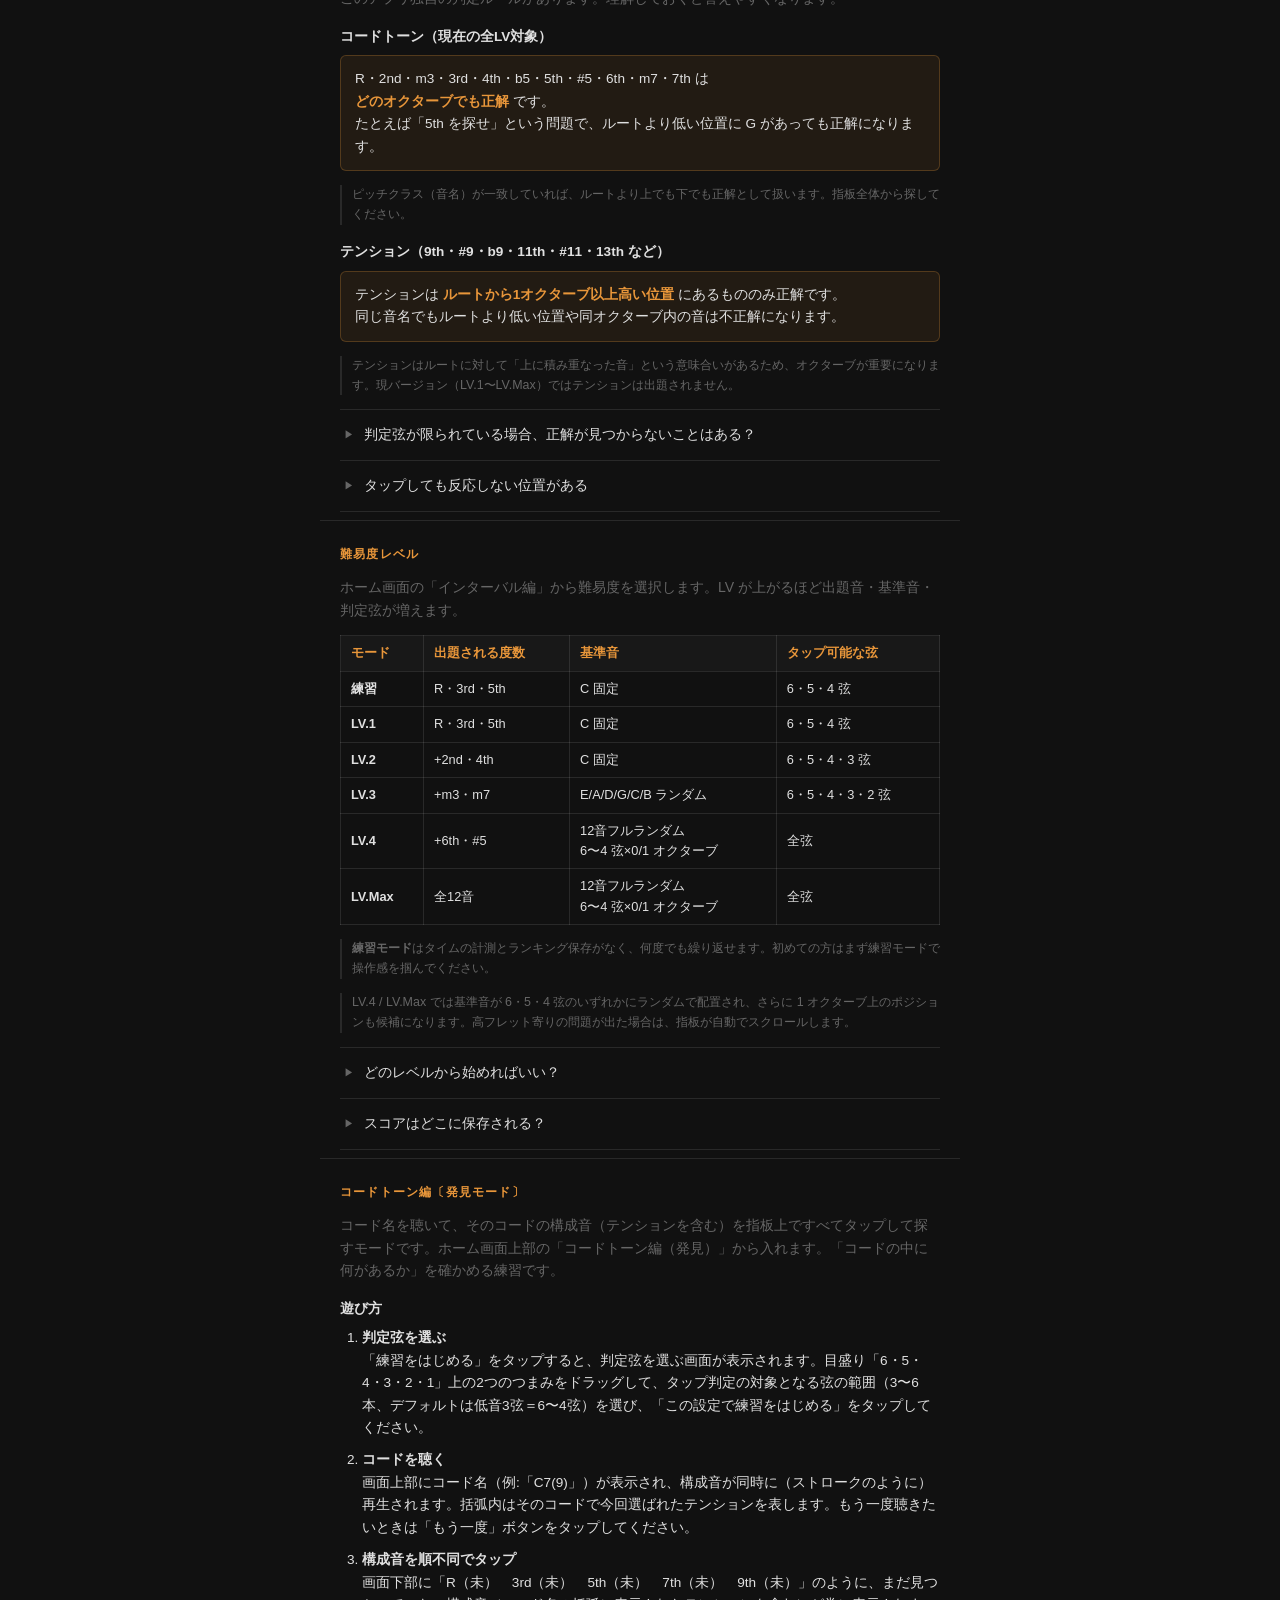
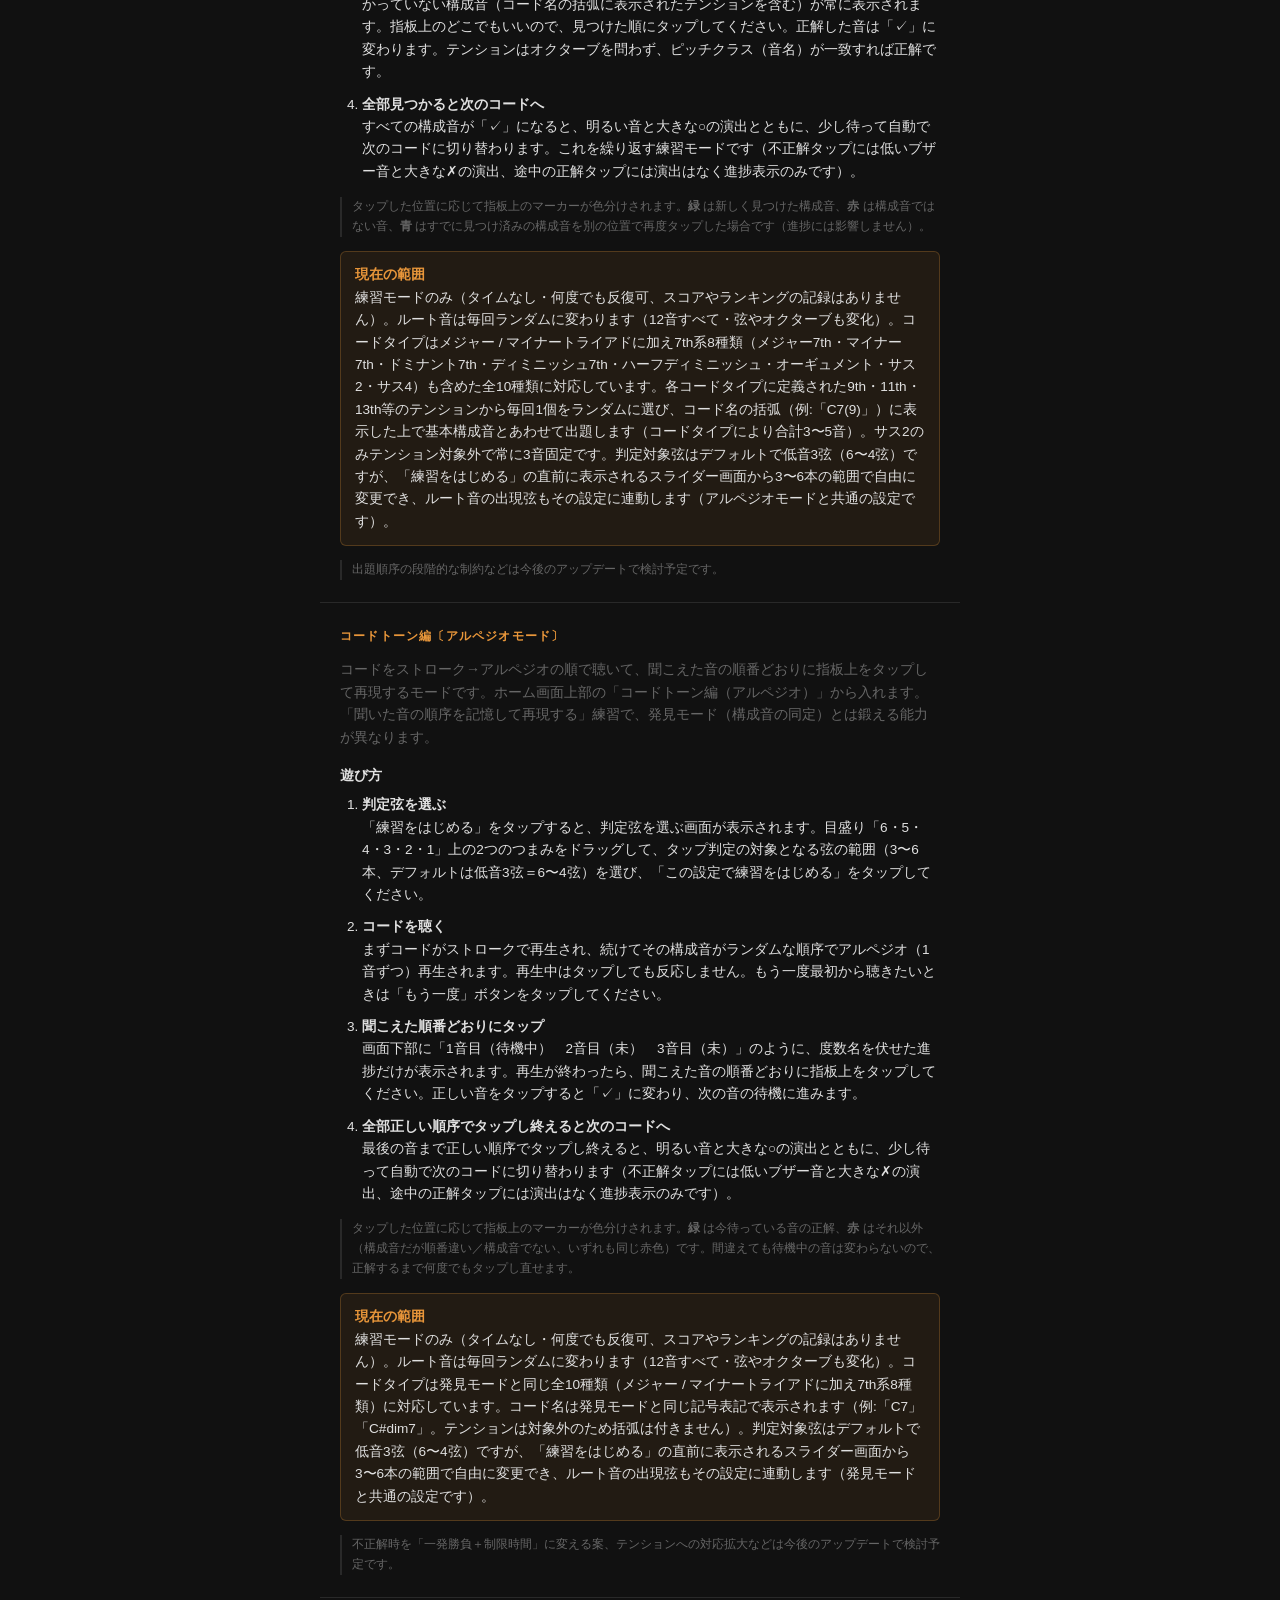
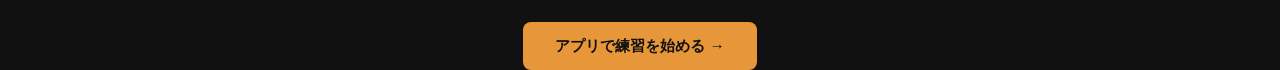
==== commit ed6ba17e: "feat: 正解・不正解フィードバック演出を追加（音＋画面演出、v1.16.0） 指板の色フィードバックのみだった正誤の手応えを強化するため、全モード （インターバル編・発見モード・アルペジオモード）" ====
--- a/guide.html
+++ b/guide.html
@@ -257,7 +257,7 @@
         </li>
         <li>
           <strong>正解 → 次の問題へ</strong><br>
-          正解すると緑のマーカーが表示され、0.5秒後に自動で次の問題へ進みます。不正解は赤のマーカーが表示され、同じポジションで待機します（何度でもタップし直せます）。
+          度数音に正解すると緑のマーカーに加え、明るい音と大きな○の演出とともに0.5秒後に自動で次の問題へ進みます。不正解は赤のマーカー・低いブザー音・大きな✗の演出が出て、同じポジションで待機します（何度でもタップし直せます）。
         </li>
       </ol>
       <p class="guide-note">タップに詰まって5〜7秒経つと、候補ポジションに半透明の丸がフェードイン表示されます（ヒント機能）。ヒントを使ってもスコアやランキングには一切影響しません。ハンバーガーメニューからON/OFFを切り替えられます（デフォルトはON）。<strong>LV.Max ではヒントは表示されません。</strong></p>
@@ -392,7 +392,7 @@
         </li>
         <li>
           <strong>全部見つかると次のコードへ</strong><br>
-          すべての構成音が「✓」になると、少し待って自動で次のコードに切り替わります。これを繰り返す練習モードです。
+          すべての構成音が「✓」になると、明るい音と大きな○の演出とともに、少し待って自動で次のコードに切り替わります。これを繰り返す練習モードです（不正解タップには低いブザー音と大きな✗の演出、途中の正解タップには演出はなく進捗表示のみです）。
         </li>
       </ol>
 
@@ -427,7 +427,7 @@
         </li>
         <li>
           <strong>全部正しい順序でタップし終えると次のコードへ</strong><br>
-          最後の音まで正しい順序でタップし終えると、少し待って自動で次のコードに切り替わります。
+          最後の音まで正しい順序でタップし終えると、明るい音と大きな○の演出とともに、少し待って自動で次のコードに切り替わります（不正解タップには低いブザー音と大きな✗の演出、途中の正解タップには演出はなく進捗表示のみです）。
         </li>
       </ol>
 
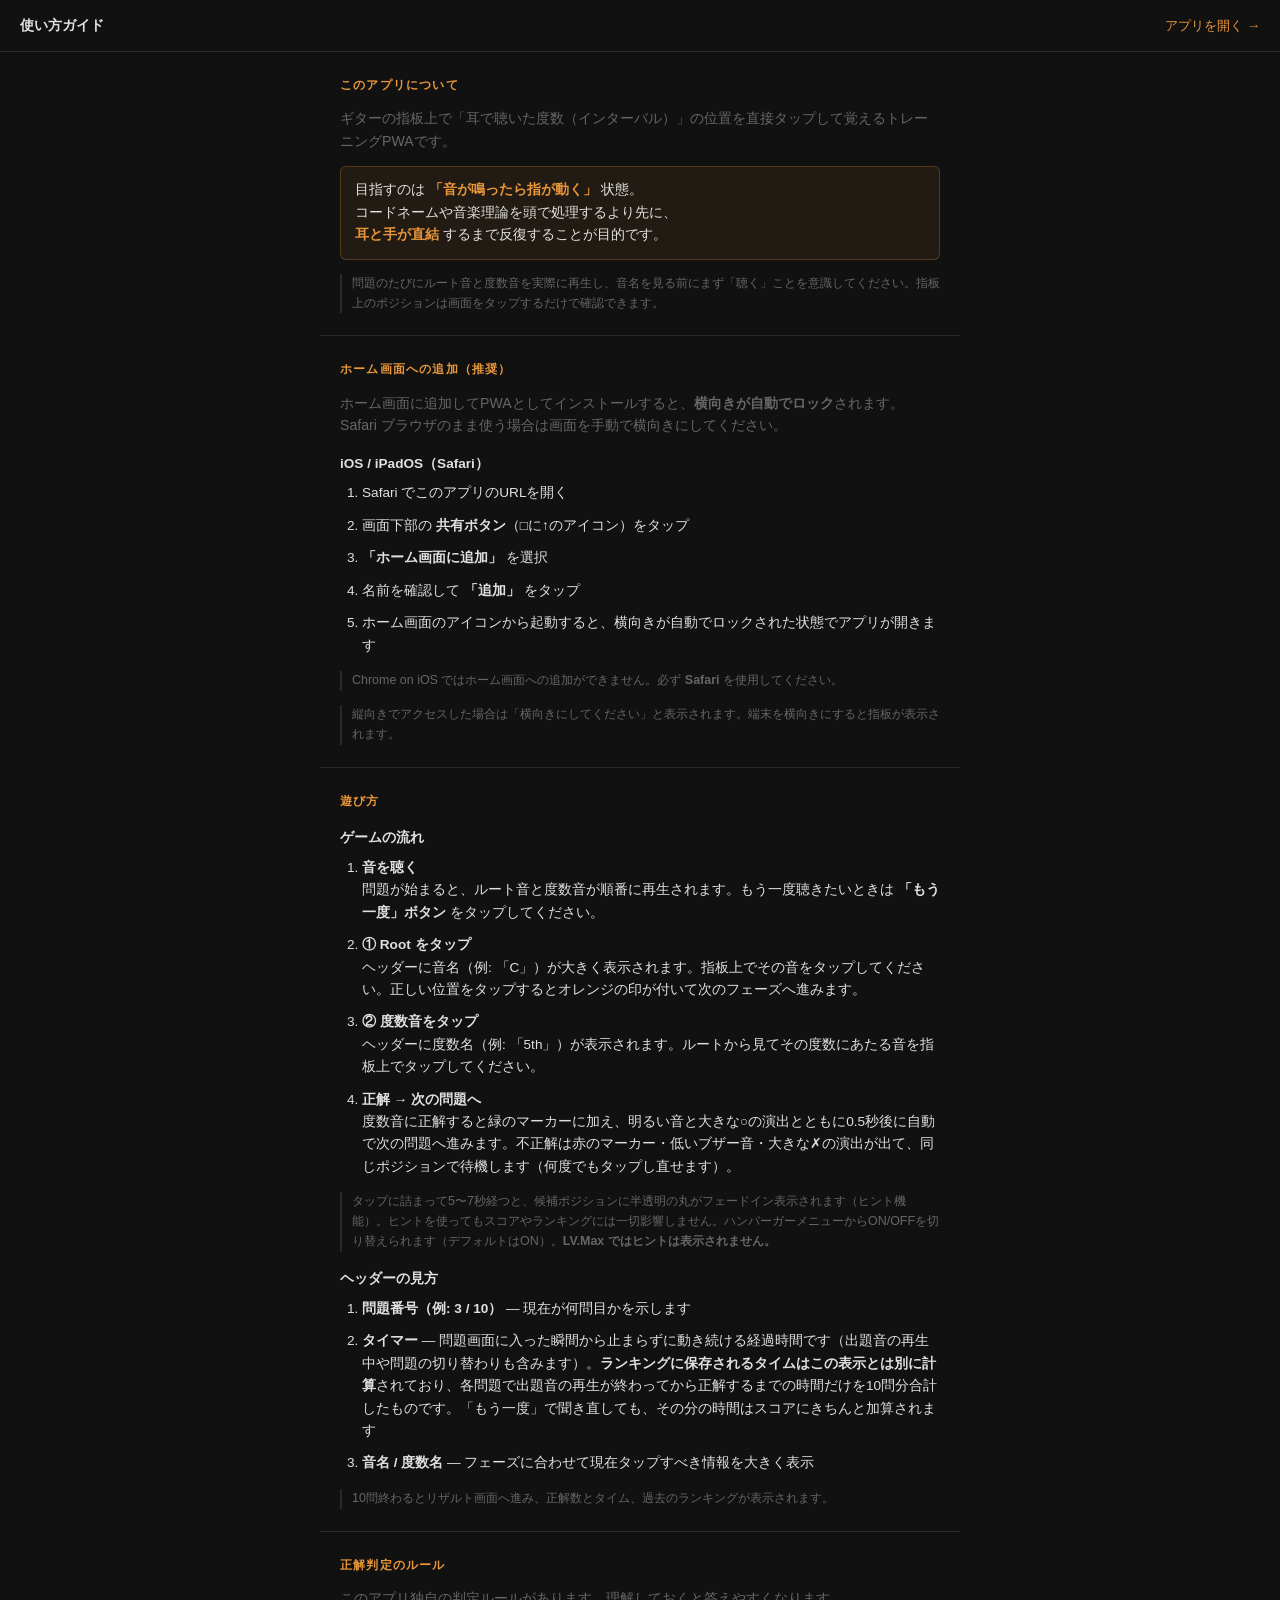
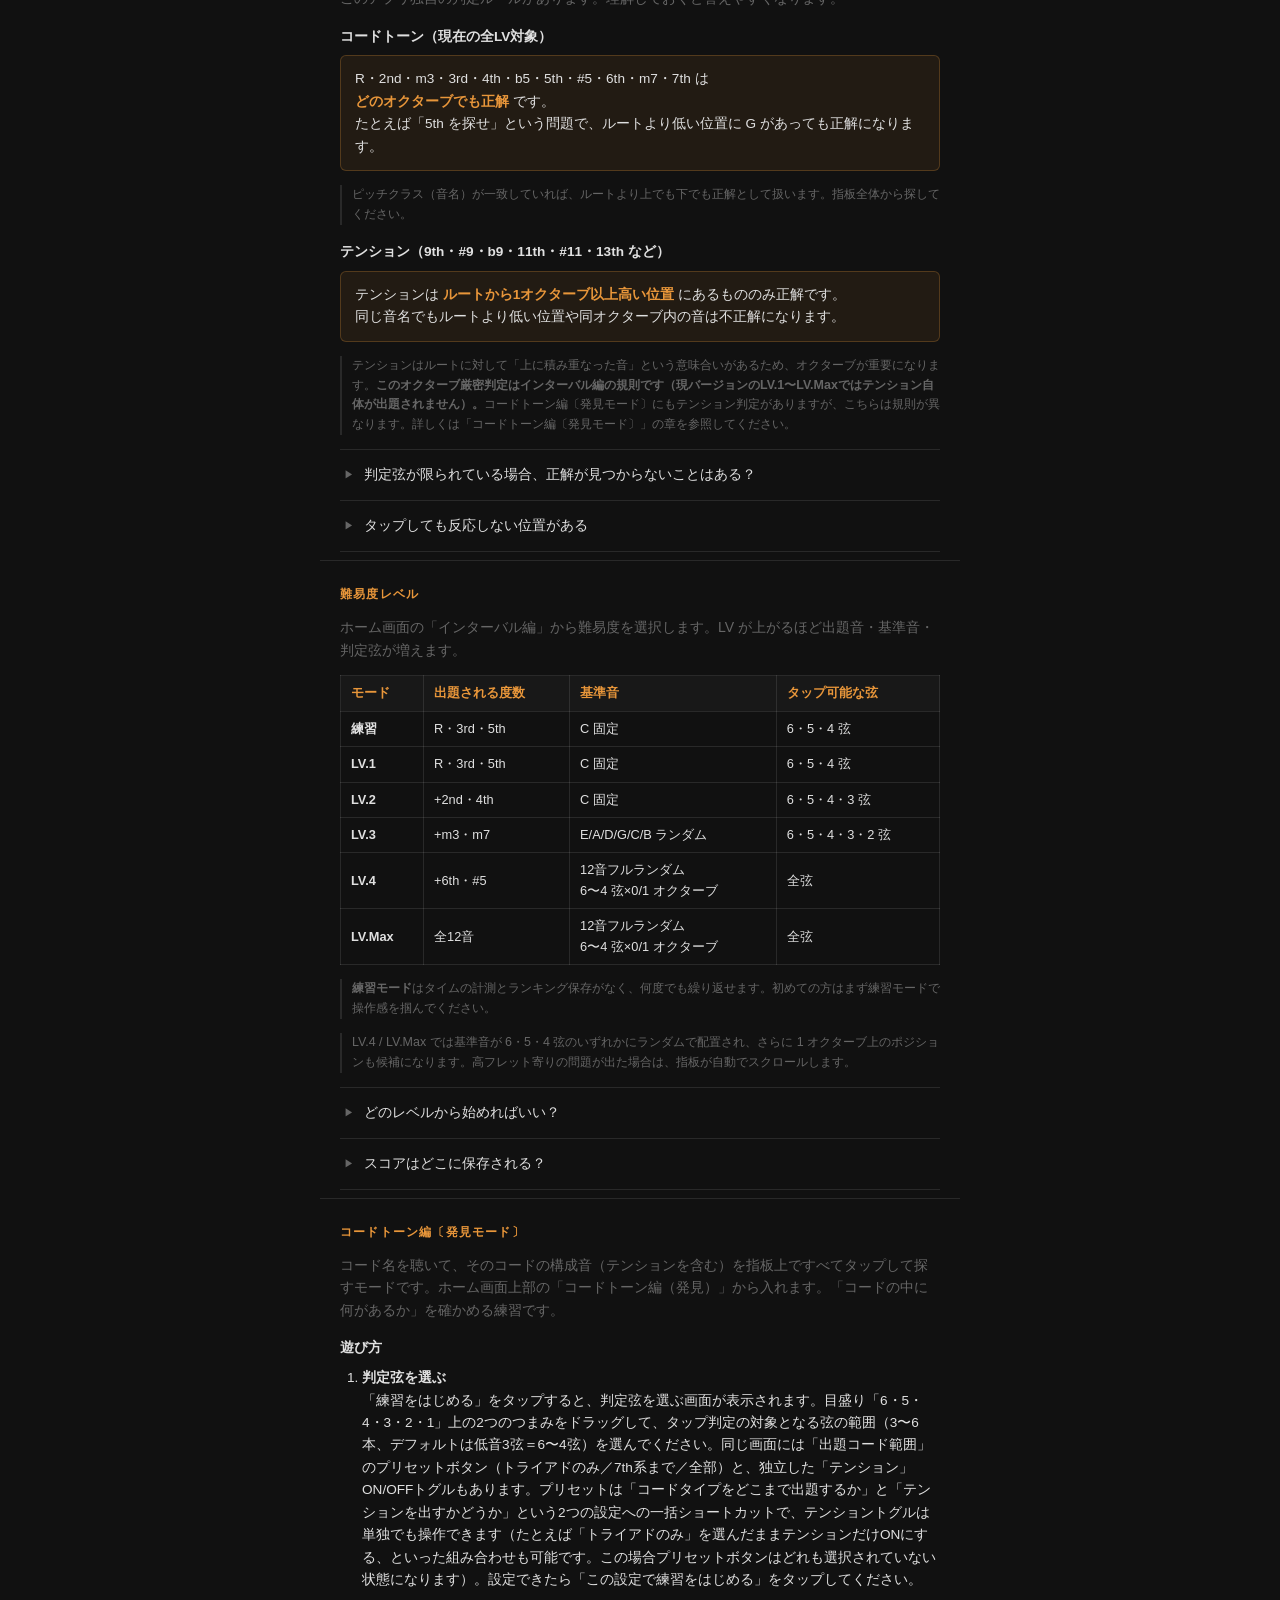
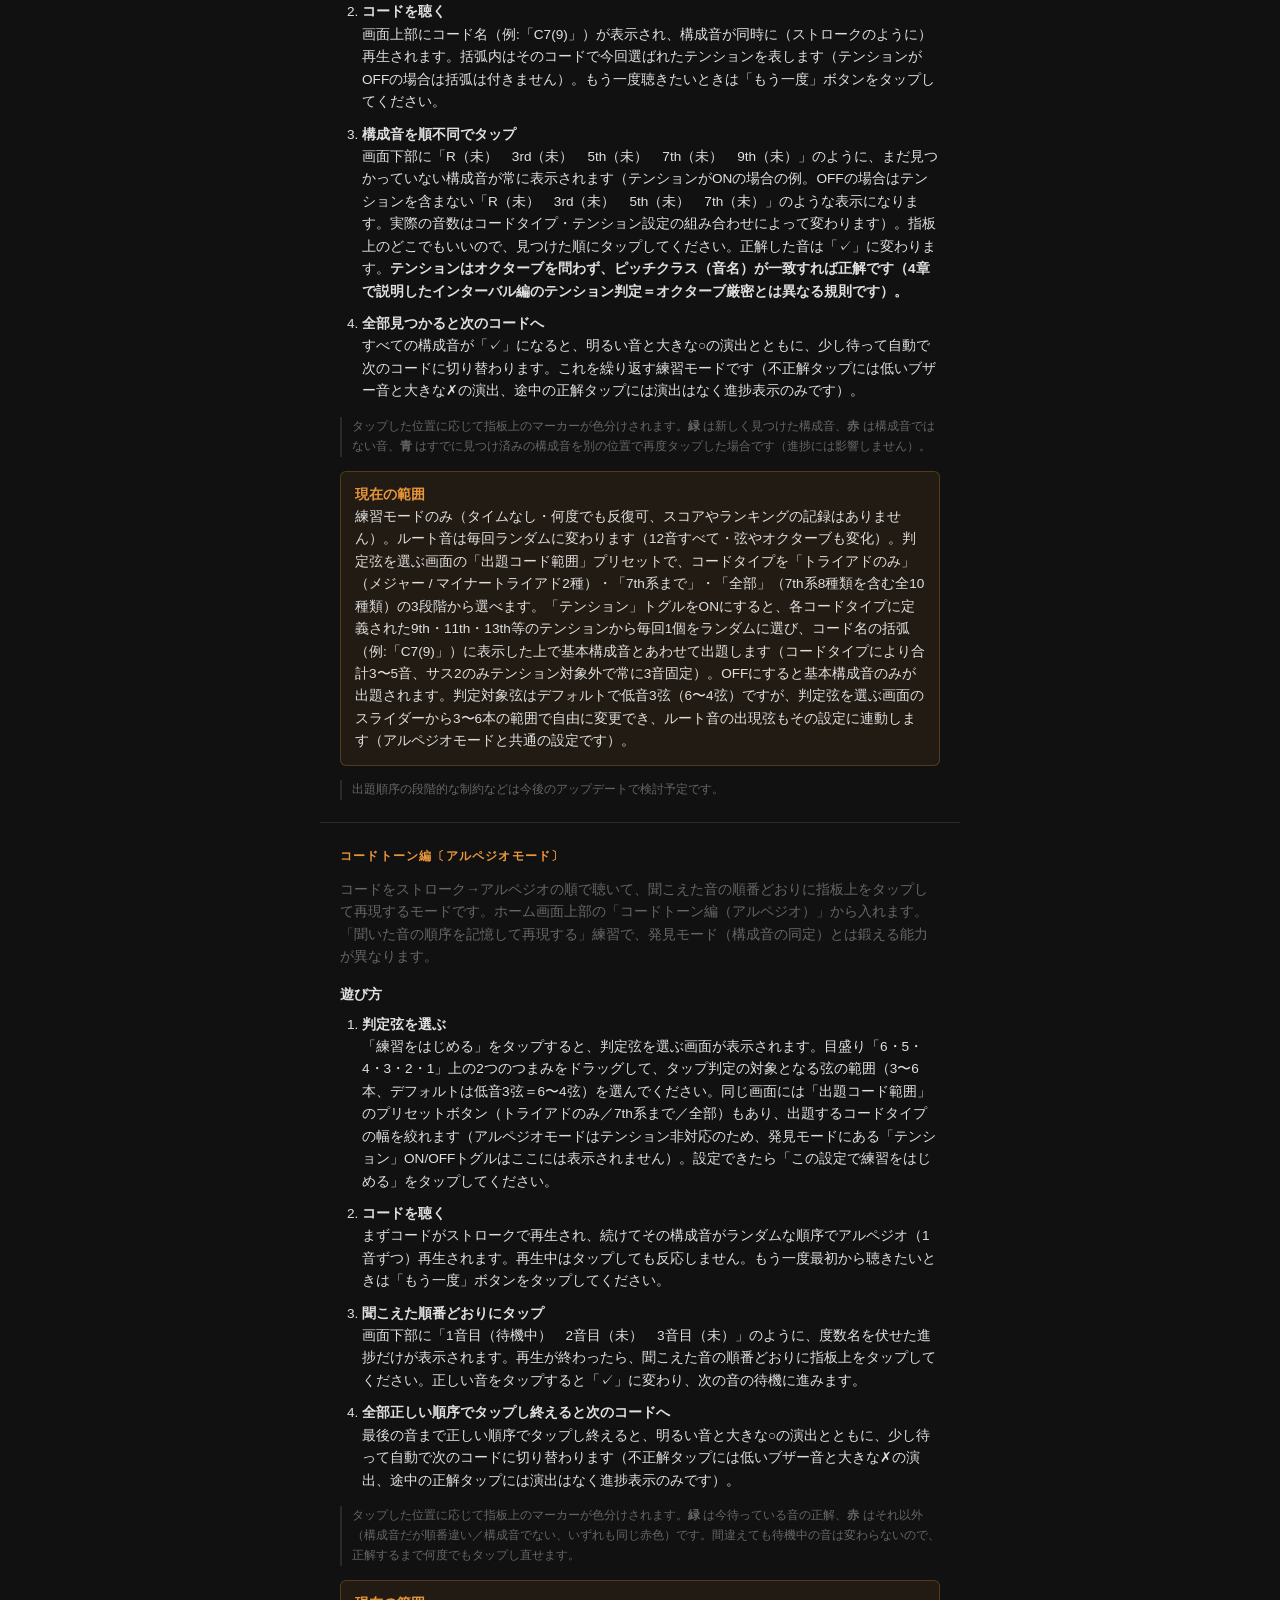
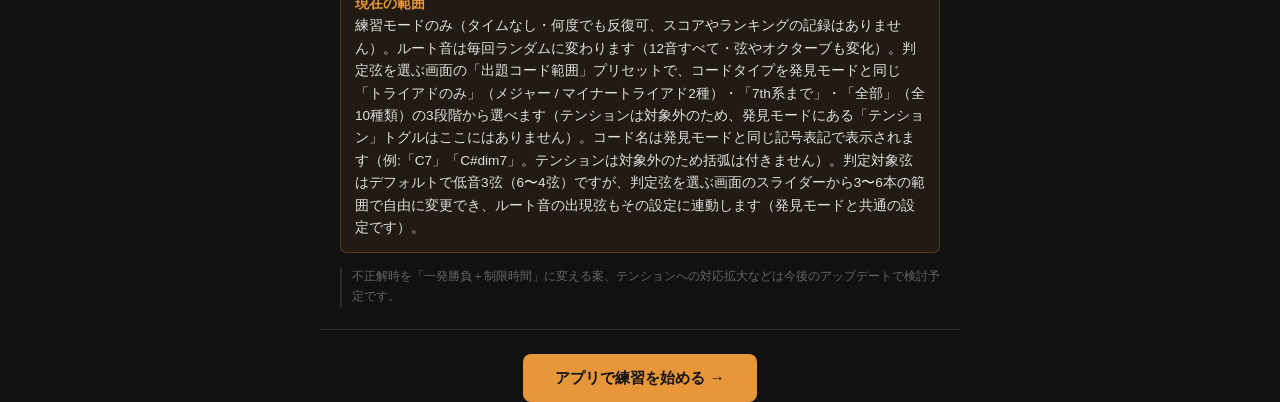
==== commit ea3a685a: "docs: guide.htmlを出題コード範囲設定(v1.15.0)とテンション判定規則の対比に同期 - コードトーン編に「出題コード範囲」プリセット(トライアドのみ/7th系まで/全部)と   テ" ====
--- a/guide.html
+++ b/guide.html
@@ -289,7 +289,7 @@
         テンションは <strong>ルートから1オクターブ以上高い位置</strong> にあるもののみ正解です。<br>
         同じ音名でもルートより低い位置や同オクターブ内の音は不正解になります。
       </div>
-      <p class="guide-note">テンションはルートに対して「上に積み重なった音」という意味合いがあるため、オクターブが重要になります。現バージョン（LV.1〜LV.Max）ではテンションは出題されません。</p>
+      <p class="guide-note">テンションはルートに対して「上に積み重なった音」という意味合いがあるため、オクターブが重要になります。<strong>このオクターブ厳密判定はインターバル編の規則です（現バージョンのLV.1〜LV.Maxではテンション自体が出題されません）。</strong>コードトーン編〔発見モード〕にもテンション判定がありますが、こちらは規則が異なります。詳しくは「コードトーン編〔発見モード〕」の章を参照してください。</p>
 
       <details class="guide-qa">
         <summary>判定弦が限られている場合、正解が見つからないことはある？</summary>
@@ -380,15 +380,15 @@
       <ol class="guide-steps">
         <li>
           <strong>判定弦を選ぶ</strong><br>
-          「練習をはじめる」をタップすると、判定弦を選ぶ画面が表示されます。目盛り「6・5・4・3・2・1」上の2つのつまみをドラッグして、タップ判定の対象となる弦の範囲（3〜6本、デフォルトは低音3弦＝6〜4弦）を選び、「この設定で練習をはじめる」をタップしてください。
+          「練習をはじめる」をタップすると、判定弦を選ぶ画面が表示されます。目盛り「6・5・4・3・2・1」上の2つのつまみをドラッグして、タップ判定の対象となる弦の範囲（3〜6本、デフォルトは低音3弦＝6〜4弦）を選んでください。同じ画面には「出題コード範囲」のプリセットボタン（トライアドのみ／7th系まで／全部）と、独立した「テンション」ON/OFFトグルもあります。プリセットは「コードタイプをどこまで出題するか」と「テンションを出すかどうか」という2つの設定への一括ショートカットで、テンショントグルは単独でも操作できます（たとえば「トライアドのみ」を選んだままテンションだけONにする、といった組み合わせも可能です。この場合プリセットボタンはどれも選択されていない状態になります）。設定できたら「この設定で練習をはじめる」をタップしてください。
         </li>
         <li>
           <strong>コードを聴く</strong><br>
-          画面上部にコード名（例:「C7(9)」）が表示され、構成音が同時に（ストロークのように）再生されます。括弧内はそのコードで今回選ばれたテンションを表します。もう一度聴きたいときは「もう一度」ボタンをタップしてください。
+          画面上部にコード名（例:「C7(9)」）が表示され、構成音が同時に（ストロークのように）再生されます。括弧内はそのコードで今回選ばれたテンションを表します（テンションがOFFの場合は括弧は付きません）。もう一度聴きたいときは「もう一度」ボタンをタップしてください。
         </li>
         <li>
           <strong>構成音を順不同でタップ</strong><br>
-          画面下部に「R（未）　3rd（未）　5th（未）　7th（未）　9th（未）」のように、まだ見つかっていない構成音（コード名の括弧に表示されたテンションを含む）が常に表示されます。指板上のどこでもいいので、見つけた順にタップしてください。正解した音は「✓」に変わります。テンションはオクターブを問わず、ピッチクラス（音名）が一致すれば正解です。
+          画面下部に「R（未）　3rd（未）　5th（未）　7th（未）　9th（未）」のように、まだ見つかっていない構成音が常に表示されます（テンションがONの場合の例。OFFの場合はテンションを含まない「R（未）　3rd（未）　5th（未）　7th（未）」のような表示になります。実際の音数はコードタイプ・テンション設定の組み合わせによって変わります）。指板上のどこでもいいので、見つけた順にタップしてください。正解した音は「✓」に変わります。<strong>テンションはオクターブを問わず、ピッチクラス（音名）が一致すれば正解です（4章で説明したインターバル編のテンション判定＝オクターブ厳密とは異なる規則です）。</strong>
         </li>
         <li>
           <strong>全部見つかると次のコードへ</strong><br>
@@ -400,7 +400,7 @@
 
       <div class="guide-box">
         <strong>現在の範囲</strong><br>
-        練習モードのみ（タイムなし・何度でも反復可、スコアやランキングの記録はありません）。ルート音は毎回ランダムに変わります（12音すべて・弦やオクターブも変化）。コードタイプはメジャー / マイナートライアドに加え7th系8種類（メジャー7th・マイナー7th・ドミナント7th・ディミニッシュ7th・ハーフディミニッシュ・オーギュメント・サス2・サス4）も含めた全10種類に対応しています。各コードタイプに定義された9th・11th・13th等のテンションから毎回1個をランダムに選び、コード名の括弧（例:「C7(9)」）に表示した上で基本構成音とあわせて出題します（コードタイプにより合計3〜5音）。サス2のみテンション対象外で常に3音固定です。判定対象弦はデフォルトで低音3弦（6〜4弦）ですが、「練習をはじめる」の直前に表示されるスライダー画面から3〜6本の範囲で自由に変更でき、ルート音の出現弦もその設定に連動します（アルペジオモードと共通の設定です）。
+        練習モードのみ（タイムなし・何度でも反復可、スコアやランキングの記録はありません）。ルート音は毎回ランダムに変わります（12音すべて・弦やオクターブも変化）。判定弦を選ぶ画面の「出題コード範囲」プリセットで、コードタイプを「トライアドのみ」（メジャー / マイナートライアド2種）・「7th系まで」・「全部」（7th系8種類を含む全10種類）の3段階から選べます。「テンション」トグルをONにすると、各コードタイプに定義された9th・11th・13th等のテンションから毎回1個をランダムに選び、コード名の括弧（例:「C7(9)」）に表示した上で基本構成音とあわせて出題します（コードタイプにより合計3〜5音、サス2のみテンション対象外で常に3音固定）。OFFにすると基本構成音のみが出題されます。判定対象弦はデフォルトで低音3弦（6〜4弦）ですが、判定弦を選ぶ画面のスライダーから3〜6本の範囲で自由に変更でき、ルート音の出現弦もその設定に連動します（アルペジオモードと共通の設定です）。
       </div>
 
       <p class="guide-note">出題順序の段階的な制約などは今後のアップデートで検討予定です。</p>
@@ -415,7 +415,7 @@
       <ol class="guide-steps">
         <li>
           <strong>判定弦を選ぶ</strong><br>
-          「練習をはじめる」をタップすると、判定弦を選ぶ画面が表示されます。目盛り「6・5・4・3・2・1」上の2つのつまみをドラッグして、タップ判定の対象となる弦の範囲（3〜6本、デフォルトは低音3弦＝6〜4弦）を選び、「この設定で練習をはじめる」をタップしてください。
+          「練習をはじめる」をタップすると、判定弦を選ぶ画面が表示されます。目盛り「6・5・4・3・2・1」上の2つのつまみをドラッグして、タップ判定の対象となる弦の範囲（3〜6本、デフォルトは低音3弦＝6〜4弦）を選んでください。同じ画面には「出題コード範囲」のプリセットボタン（トライアドのみ／7th系まで／全部）もあり、出題するコードタイプの幅を絞れます（アルペジオモードはテンション非対応のため、発見モードにある「テンション」ON/OFFトグルはここには表示されません）。設定できたら「この設定で練習をはじめる」をタップしてください。
         </li>
         <li>
           <strong>コードを聴く</strong><br>
@@ -435,7 +435,7 @@
 
       <div class="guide-box">
         <strong>現在の範囲</strong><br>
-        練習モードのみ（タイムなし・何度でも反復可、スコアやランキングの記録はありません）。ルート音は毎回ランダムに変わります（12音すべて・弦やオクターブも変化）。コードタイプは発見モードと同じ全10種類（メジャー / マイナートライアドに加え7th系8種類）に対応しています。コード名は発見モードと同じ記号表記で表示されます（例:「C7」「C#dim7」。テンションは対象外のため括弧は付きません）。判定対象弦はデフォルトで低音3弦（6〜4弦）ですが、「練習をはじめる」の直前に表示されるスライダー画面から3〜6本の範囲で自由に変更でき、ルート音の出現弦もその設定に連動します（発見モードと共通の設定です）。
+        練習モードのみ（タイムなし・何度でも反復可、スコアやランキングの記録はありません）。ルート音は毎回ランダムに変わります（12音すべて・弦やオクターブも変化）。判定弦を選ぶ画面の「出題コード範囲」プリセットで、コードタイプを発見モードと同じ「トライアドのみ」（メジャー / マイナートライアド2種）・「7th系まで」・「全部」（全10種類）の3段階から選べます（テンションは対象外のため、発見モードにある「テンション」トグルはここにはありません）。コード名は発見モードと同じ記号表記で表示されます（例:「C7」「C#dim7」。テンションは対象外のため括弧は付きません）。判定対象弦はデフォルトで低音3弦（6〜4弦）ですが、判定弦を選ぶ画面のスライダーから3〜6本の範囲で自由に変更でき、ルート音の出現弦もその設定に連動します（発見モードと共通の設定です）。
       </div>
 
       <p class="guide-note">不正解時を「一発勝負＋制限時間」に変える案、テンションへの対応拡大などは今後のアップデートで検討予定です。</p>
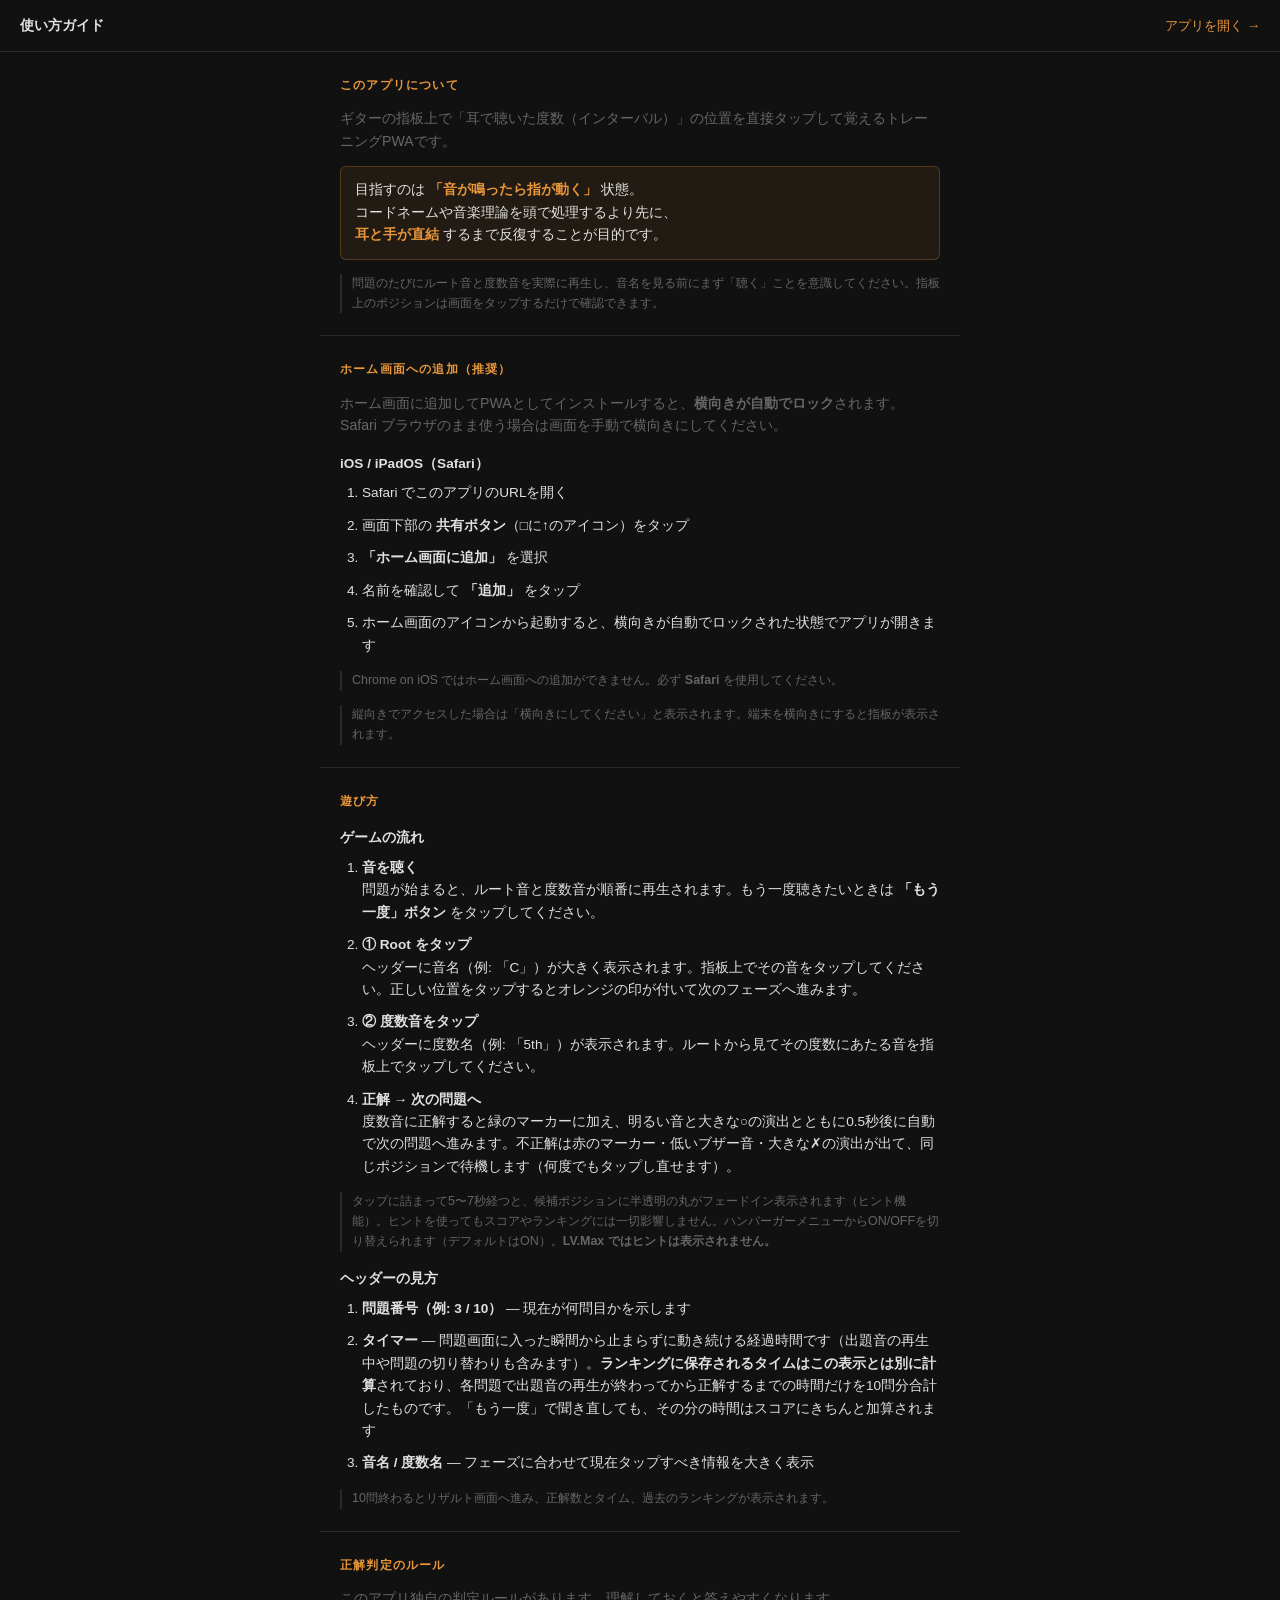
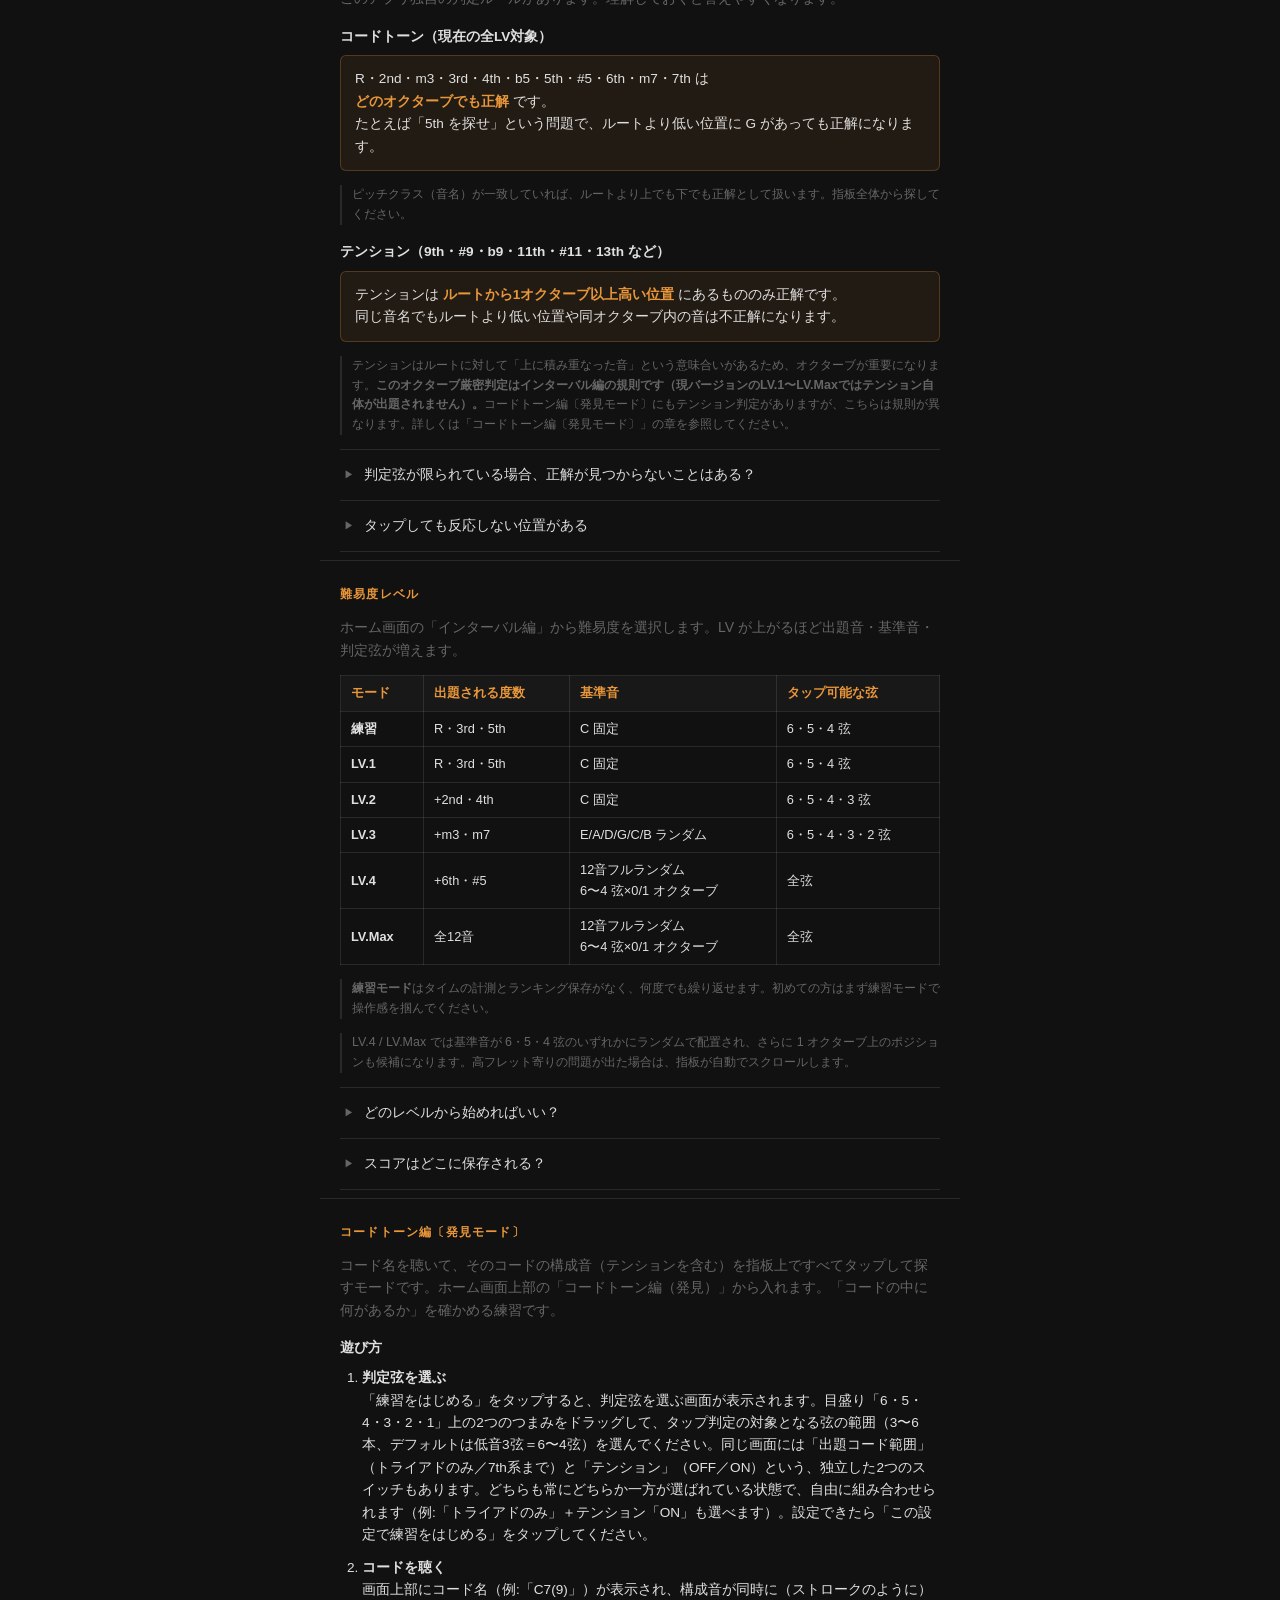
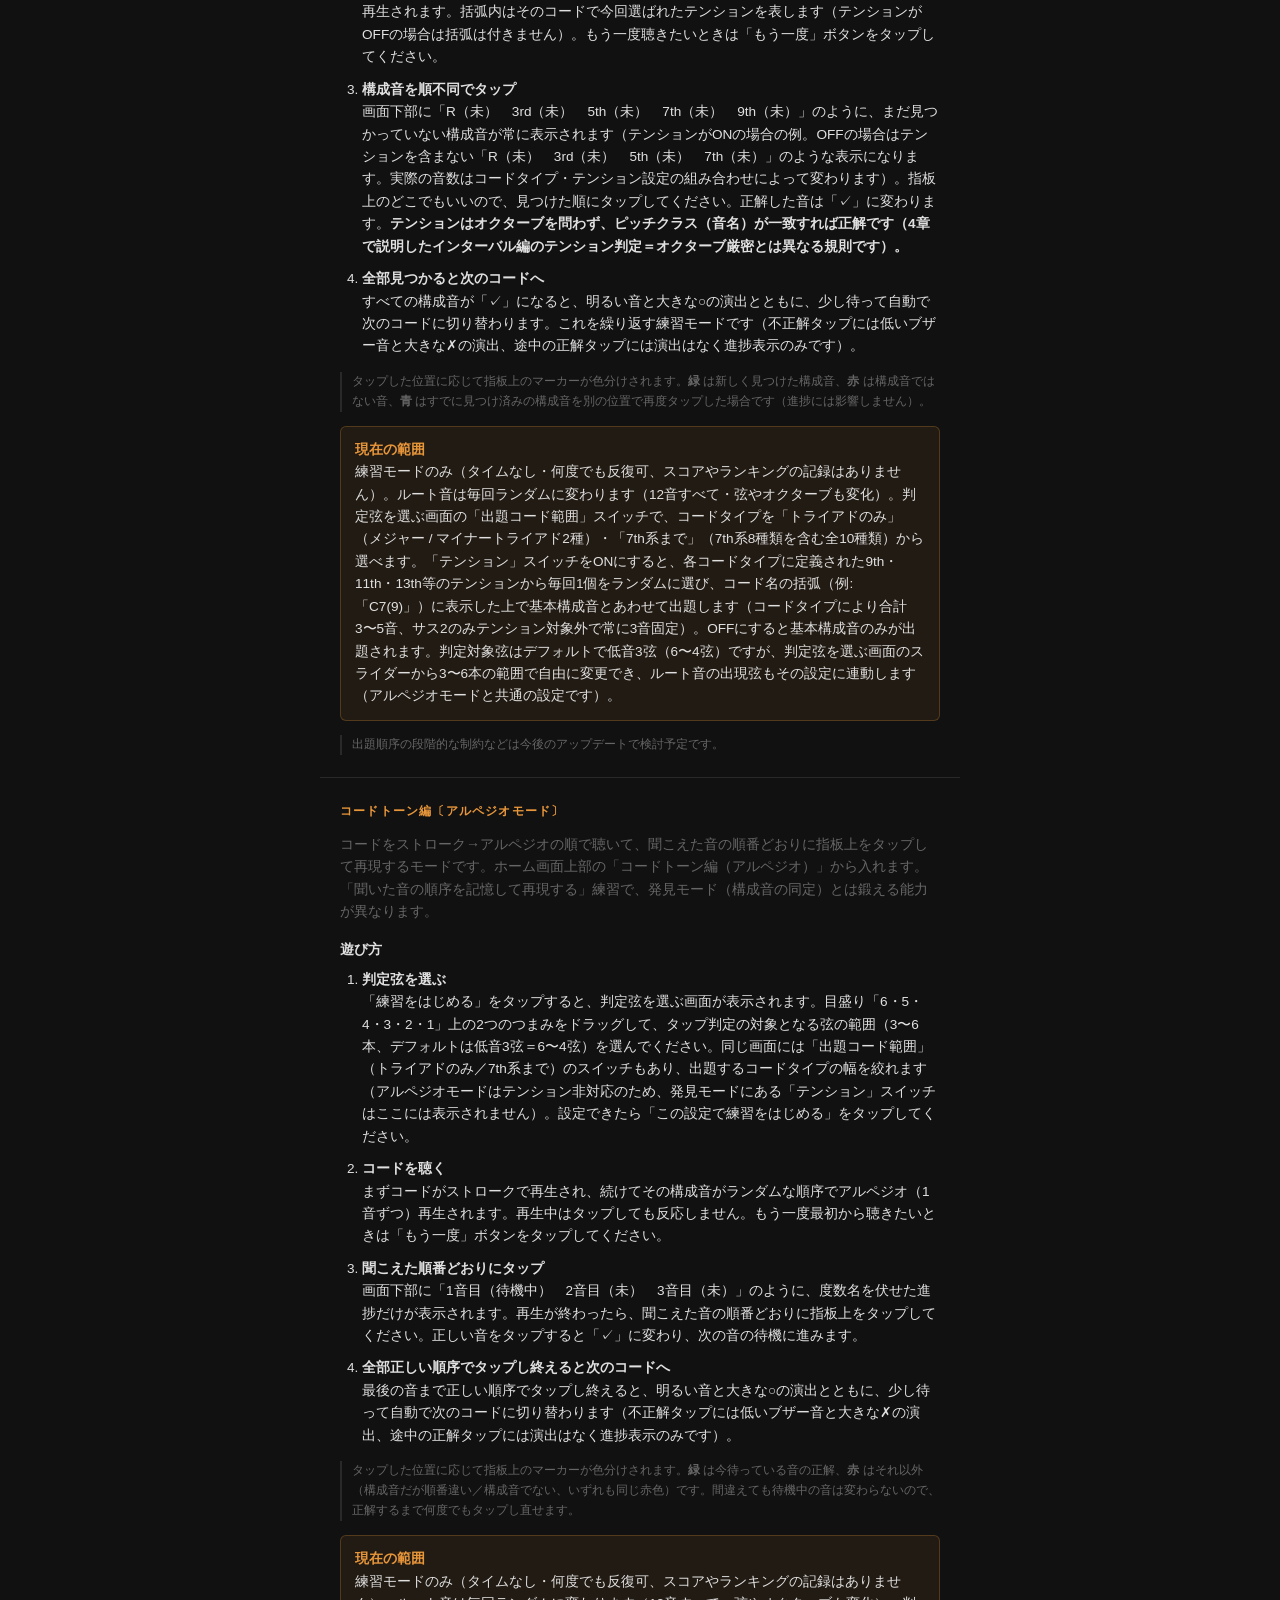
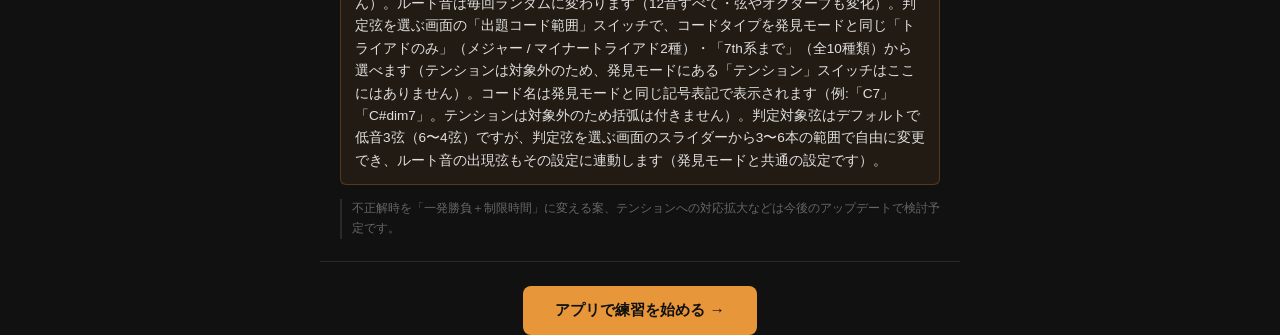
==== commit dd0f77c2: "feat: 出題コード範囲設定をプリセット3ボタンから独立2スイッチへ再設計（v1.18.0） 「7th系まで」「全部」がコードタイプとして同一（テンション有無だけの違い） という重複、および手動でテ" ====
--- a/guide.html
+++ b/guide.html
@@ -380,7 +380,7 @@
       <ol class="guide-steps">
         <li>
           <strong>判定弦を選ぶ</strong><br>
-          「練習をはじめる」をタップすると、判定弦を選ぶ画面が表示されます。目盛り「6・5・4・3・2・1」上の2つのつまみをドラッグして、タップ判定の対象となる弦の範囲（3〜6本、デフォルトは低音3弦＝6〜4弦）を選んでください。同じ画面には「出題コード範囲」のプリセットボタン（トライアドのみ／7th系まで／全部）と、独立した「テンション」ON/OFFトグルもあります。プリセットは「コードタイプをどこまで出題するか」と「テンションを出すかどうか」という2つの設定への一括ショートカットで、テンショントグルは単独でも操作できます（たとえば「トライアドのみ」を選んだままテンションだけONにする、といった組み合わせも可能です。この場合プリセットボタンはどれも選択されていない状態になります）。設定できたら「この設定で練習をはじめる」をタップしてください。
+          「練習をはじめる」をタップすると、判定弦を選ぶ画面が表示されます。目盛り「6・5・4・3・2・1」上の2つのつまみをドラッグして、タップ判定の対象となる弦の範囲（3〜6本、デフォルトは低音3弦＝6〜4弦）を選んでください。同じ画面には「出題コード範囲」（トライアドのみ／7th系まで）と「テンション」（OFF／ON）という、独立した2つのスイッチもあります。どちらも常にどちらか一方が選ばれている状態で、自由に組み合わせられます（例:「トライアドのみ」＋テンション「ON」も選べます）。設定できたら「この設定で練習をはじめる」をタップしてください。
         </li>
         <li>
           <strong>コードを聴く</strong><br>
@@ -400,7 +400,7 @@
 
       <div class="guide-box">
         <strong>現在の範囲</strong><br>
-        練習モードのみ（タイムなし・何度でも反復可、スコアやランキングの記録はありません）。ルート音は毎回ランダムに変わります（12音すべて・弦やオクターブも変化）。判定弦を選ぶ画面の「出題コード範囲」プリセットで、コードタイプを「トライアドのみ」（メジャー / マイナートライアド2種）・「7th系まで」・「全部」（7th系8種類を含む全10種類）の3段階から選べます。「テンション」トグルをONにすると、各コードタイプに定義された9th・11th・13th等のテンションから毎回1個をランダムに選び、コード名の括弧（例:「C7(9)」）に表示した上で基本構成音とあわせて出題します（コードタイプにより合計3〜5音、サス2のみテンション対象外で常に3音固定）。OFFにすると基本構成音のみが出題されます。判定対象弦はデフォルトで低音3弦（6〜4弦）ですが、判定弦を選ぶ画面のスライダーから3〜6本の範囲で自由に変更でき、ルート音の出現弦もその設定に連動します（アルペジオモードと共通の設定です）。
+        練習モードのみ（タイムなし・何度でも反復可、スコアやランキングの記録はありません）。ルート音は毎回ランダムに変わります（12音すべて・弦やオクターブも変化）。判定弦を選ぶ画面の「出題コード範囲」スイッチで、コードタイプを「トライアドのみ」（メジャー / マイナートライアド2種）・「7th系まで」（7th系8種類を含む全10種類）から選べます。「テンション」スイッチをONにすると、各コードタイプに定義された9th・11th・13th等のテンションから毎回1個をランダムに選び、コード名の括弧（例:「C7(9)」）に表示した上で基本構成音とあわせて出題します（コードタイプにより合計3〜5音、サス2のみテンション対象外で常に3音固定）。OFFにすると基本構成音のみが出題されます。判定対象弦はデフォルトで低音3弦（6〜4弦）ですが、判定弦を選ぶ画面のスライダーから3〜6本の範囲で自由に変更でき、ルート音の出現弦もその設定に連動します（アルペジオモードと共通の設定です）。
       </div>
 
       <p class="guide-note">出題順序の段階的な制約などは今後のアップデートで検討予定です。</p>
@@ -415,7 +415,7 @@
       <ol class="guide-steps">
         <li>
           <strong>判定弦を選ぶ</strong><br>
-          「練習をはじめる」をタップすると、判定弦を選ぶ画面が表示されます。目盛り「6・5・4・3・2・1」上の2つのつまみをドラッグして、タップ判定の対象となる弦の範囲（3〜6本、デフォルトは低音3弦＝6〜4弦）を選んでください。同じ画面には「出題コード範囲」のプリセットボタン（トライアドのみ／7th系まで／全部）もあり、出題するコードタイプの幅を絞れます（アルペジオモードはテンション非対応のため、発見モードにある「テンション」ON/OFFトグルはここには表示されません）。設定できたら「この設定で練習をはじめる」をタップしてください。
+          「練習をはじめる」をタップすると、判定弦を選ぶ画面が表示されます。目盛り「6・5・4・3・2・1」上の2つのつまみをドラッグして、タップ判定の対象となる弦の範囲（3〜6本、デフォルトは低音3弦＝6〜4弦）を選んでください。同じ画面には「出題コード範囲」（トライアドのみ／7th系まで）のスイッチもあり、出題するコードタイプの幅を絞れます（アルペジオモードはテンション非対応のため、発見モードにある「テンション」スイッチはここには表示されません）。設定できたら「この設定で練習をはじめる」をタップしてください。
         </li>
         <li>
           <strong>コードを聴く</strong><br>
@@ -435,7 +435,7 @@
 
       <div class="guide-box">
         <strong>現在の範囲</strong><br>
-        練習モードのみ（タイムなし・何度でも反復可、スコアやランキングの記録はありません）。ルート音は毎回ランダムに変わります（12音すべて・弦やオクターブも変化）。判定弦を選ぶ画面の「出題コード範囲」プリセットで、コードタイプを発見モードと同じ「トライアドのみ」（メジャー / マイナートライアド2種）・「7th系まで」・「全部」（全10種類）の3段階から選べます（テンションは対象外のため、発見モードにある「テンション」トグルはここにはありません）。コード名は発見モードと同じ記号表記で表示されます（例:「C7」「C#dim7」。テンションは対象外のため括弧は付きません）。判定対象弦はデフォルトで低音3弦（6〜4弦）ですが、判定弦を選ぶ画面のスライダーから3〜6本の範囲で自由に変更でき、ルート音の出現弦もその設定に連動します（発見モードと共通の設定です）。
+        練習モードのみ（タイムなし・何度でも反復可、スコアやランキングの記録はありません）。ルート音は毎回ランダムに変わります（12音すべて・弦やオクターブも変化）。判定弦を選ぶ画面の「出題コード範囲」スイッチで、コードタイプを発見モードと同じ「トライアドのみ」（メジャー / マイナートライアド2種）・「7th系まで」（全10種類）から選べます（テンションは対象外のため、発見モードにある「テンション」スイッチはここにはありません）。コード名は発見モードと同じ記号表記で表示されます（例:「C7」「C#dim7」。テンションは対象外のため括弧は付きません）。判定対象弦はデフォルトで低音3弦（6〜4弦）ですが、判定弦を選ぶ画面のスライダーから3〜6本の範囲で自由に変更でき、ルート音の出現弦もその設定に連動します（発見モードと共通の設定です）。
       </div>
 
       <p class="guide-note">不正解時を「一発勝負＋制限時間」に変える案、テンションへの対応拡大などは今後のアップデートで検討予定です。</p>
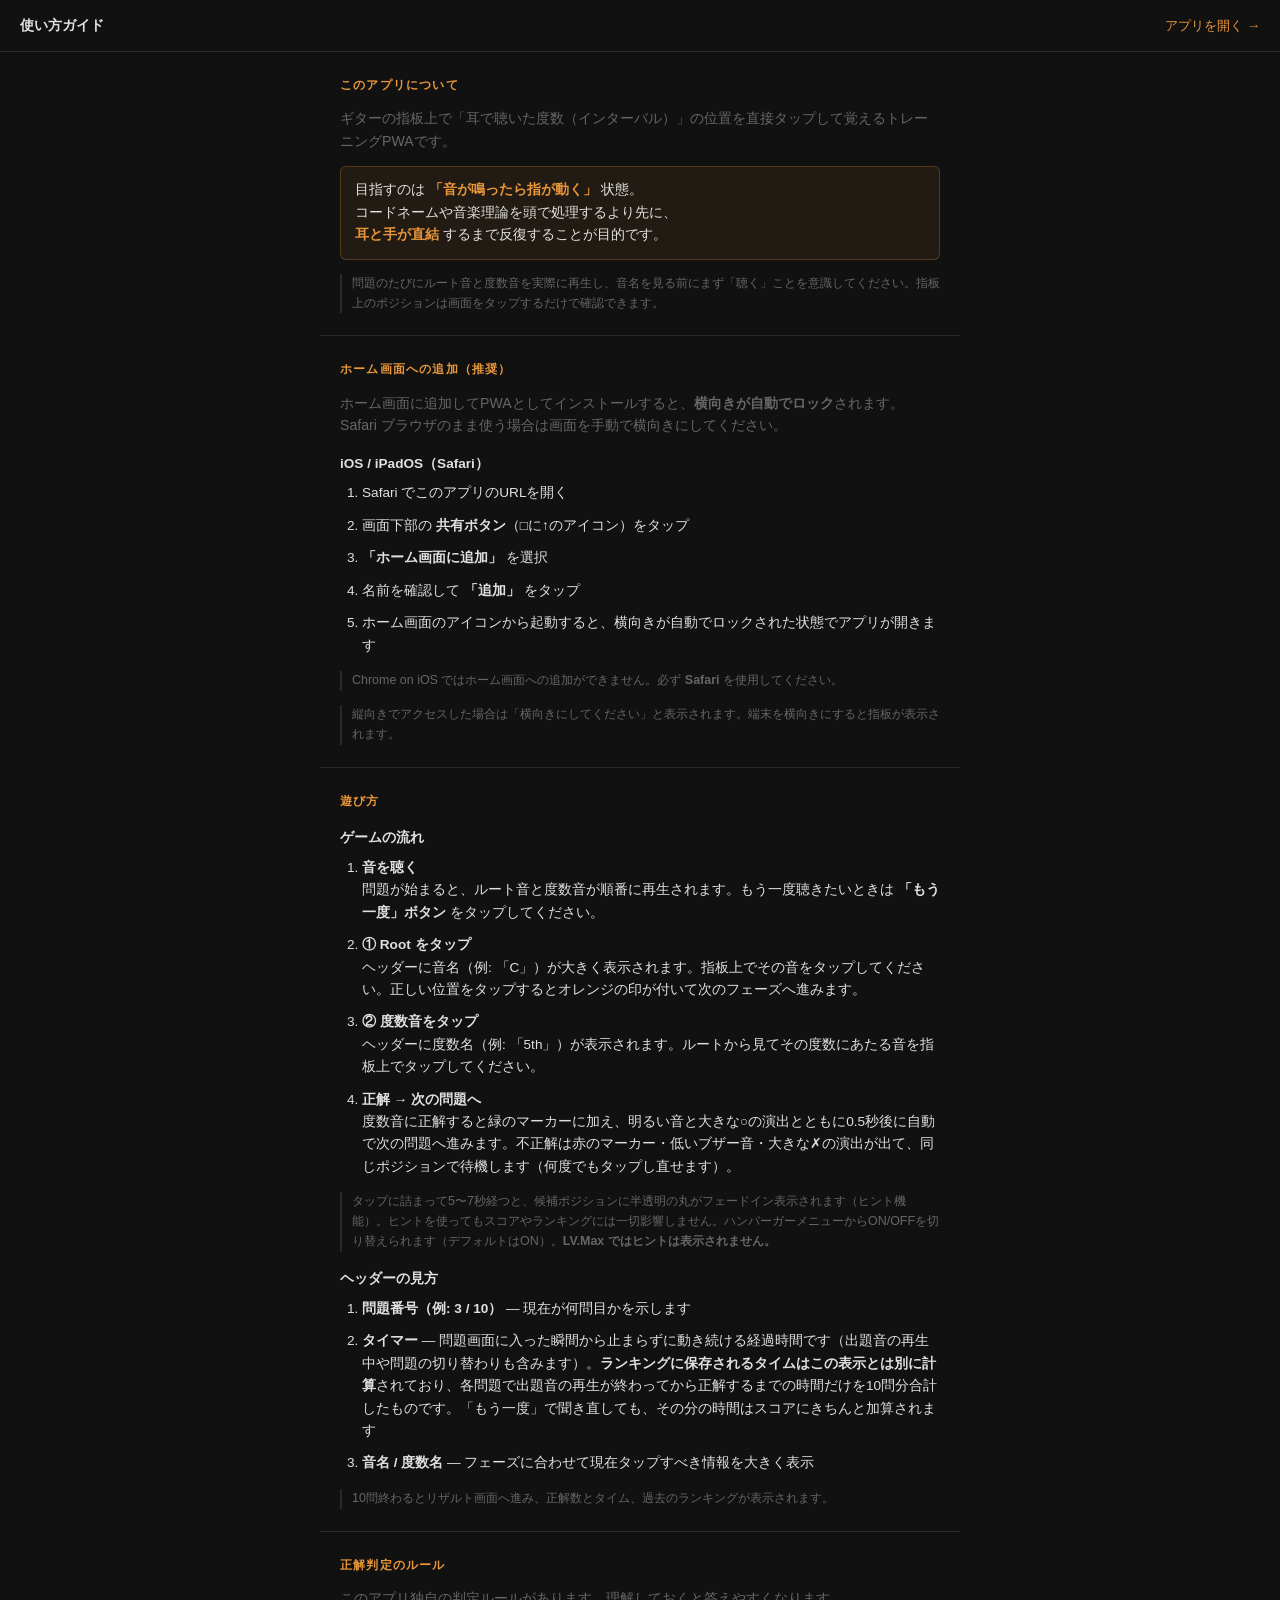
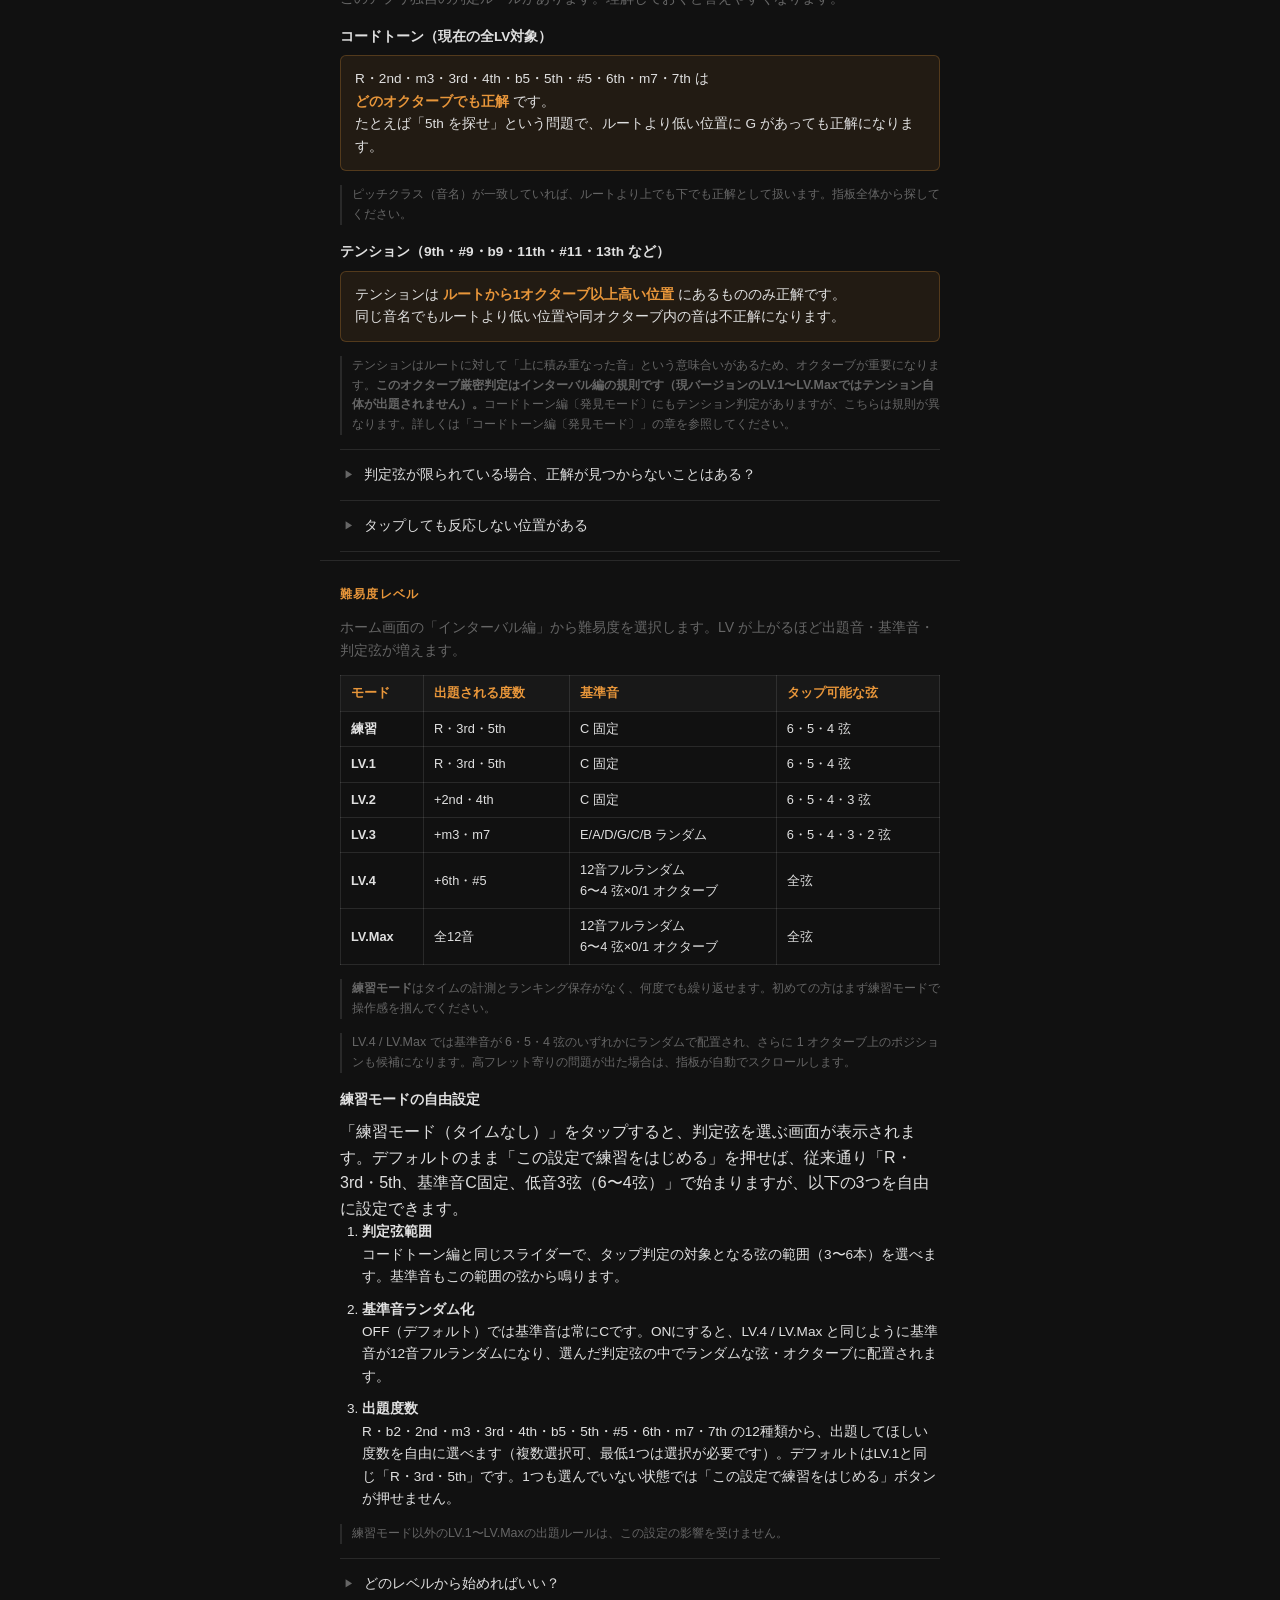
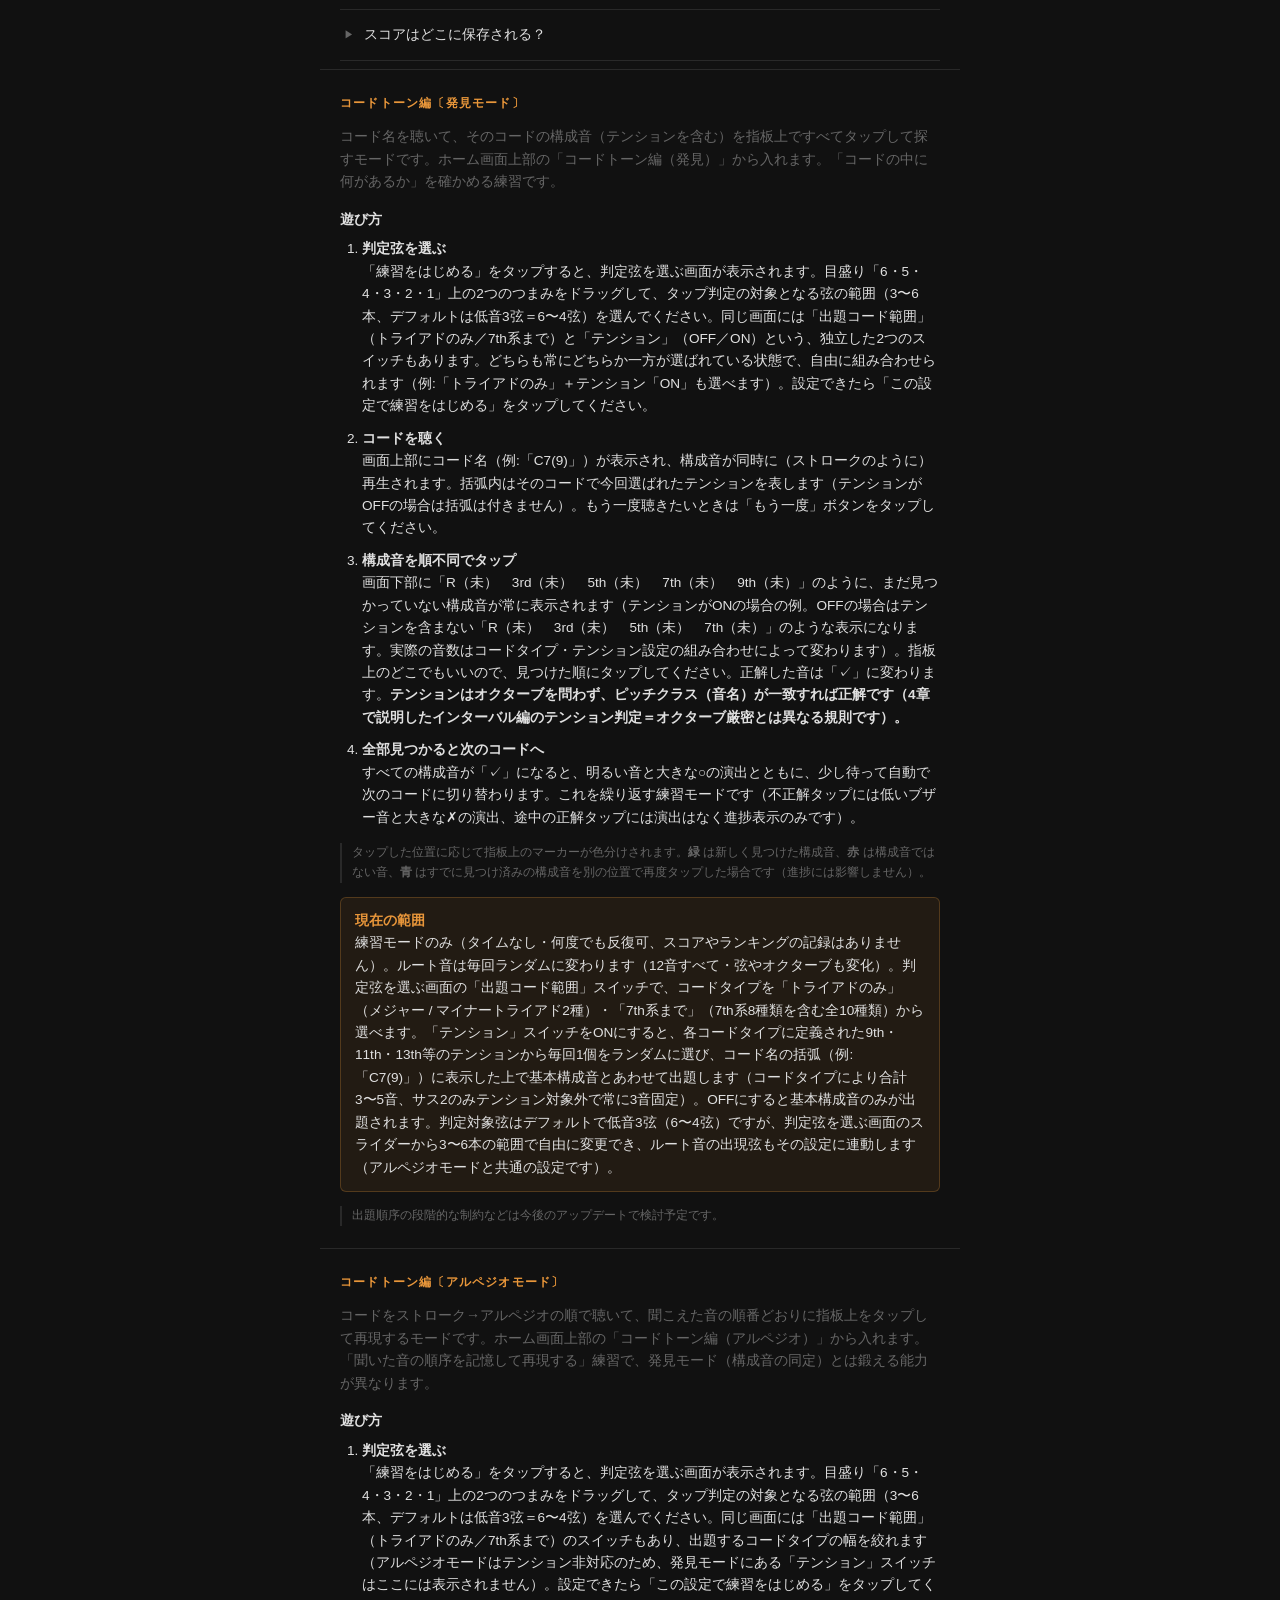
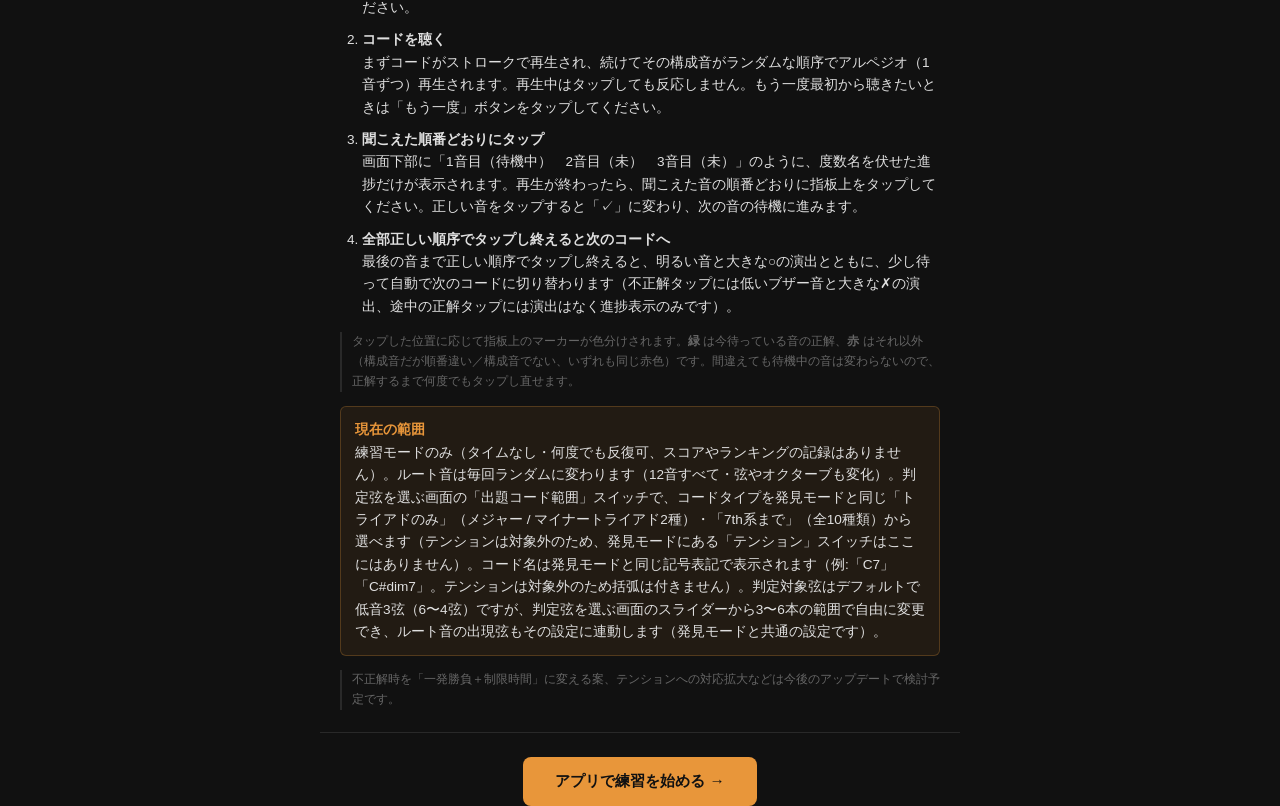
==== commit a3f765f4: "feat: インターバル編に練習モード自由設定を追加（v1.19.0） 判定弦範囲・基準音ランダム化・出題度数を自由に設定できる新画面を追加。 Gameクラスがlevelオブジェクトの形に完全に汎用的" ====
--- a/guide.html
+++ b/guide.html
@@ -359,6 +359,24 @@
       <p class="guide-note"><strong>練習モード</strong>はタイムの計測とランキング保存がなく、何度でも繰り返せます。初めての方はまず練習モードで操作感を掴んでください。</p>
       <p class="guide-note">LV.4 / LV.Max では基準音が 6・5・4 弦のいずれかにランダムで配置され、さらに 1 オクターブ上のポジションも候補になります。高フレット寄りの問題が出た場合は、指板が自動でスクロールします。</p>
 
+      <h3>練習モードの自由設定</h3>
+      <p>「練習モード（タイムなし）」をタップすると、判定弦を選ぶ画面が表示されます。デフォルトのまま「この設定で練習をはじめる」を押せば、従来通り「R・3rd・5th、基準音C固定、低音3弦（6〜4弦）」で始まりますが、以下の3つを自由に設定できます。</p>
+      <ol class="guide-steps">
+        <li>
+          <strong>判定弦範囲</strong><br>
+          コードトーン編と同じスライダーで、タップ判定の対象となる弦の範囲（3〜6本）を選べます。基準音もこの範囲の弦から鳴ります。
+        </li>
+        <li>
+          <strong>基準音ランダム化</strong><br>
+          OFF（デフォルト）では基準音は常にCです。ONにすると、LV.4 / LV.Max と同じように基準音が12音フルランダムになり、選んだ判定弦の中でランダムな弦・オクターブに配置されます。
+        </li>
+        <li>
+          <strong>出題度数</strong><br>
+          R・b2・2nd・m3・3rd・4th・b5・5th・#5・6th・m7・7th の12種類から、出題してほしい度数を自由に選べます（複数選択可、最低1つは選択が必要です）。デフォルトはLV.1と同じ「R・3rd・5th」です。1つも選んでいない状態では「この設定で練習をはじめる」ボタンが押せません。
+        </li>
+      </ol>
+      <p class="guide-note">練習モード以外のLV.1〜LV.Maxの出題ルールは、この設定の影響を受けません。</p>
+
       <details class="guide-qa">
         <summary>どのレベルから始めればいい？</summary>
         <p>まず「練習モード」でタップ操作に慣れてから LV.1 へ進むことを推奨します。LV.1〜LV.2 は基準音が C 固定なので、C メジャースケールや C コードのポジションを把握しているギタリストなら比較的スムーズに取り組めます。</p>
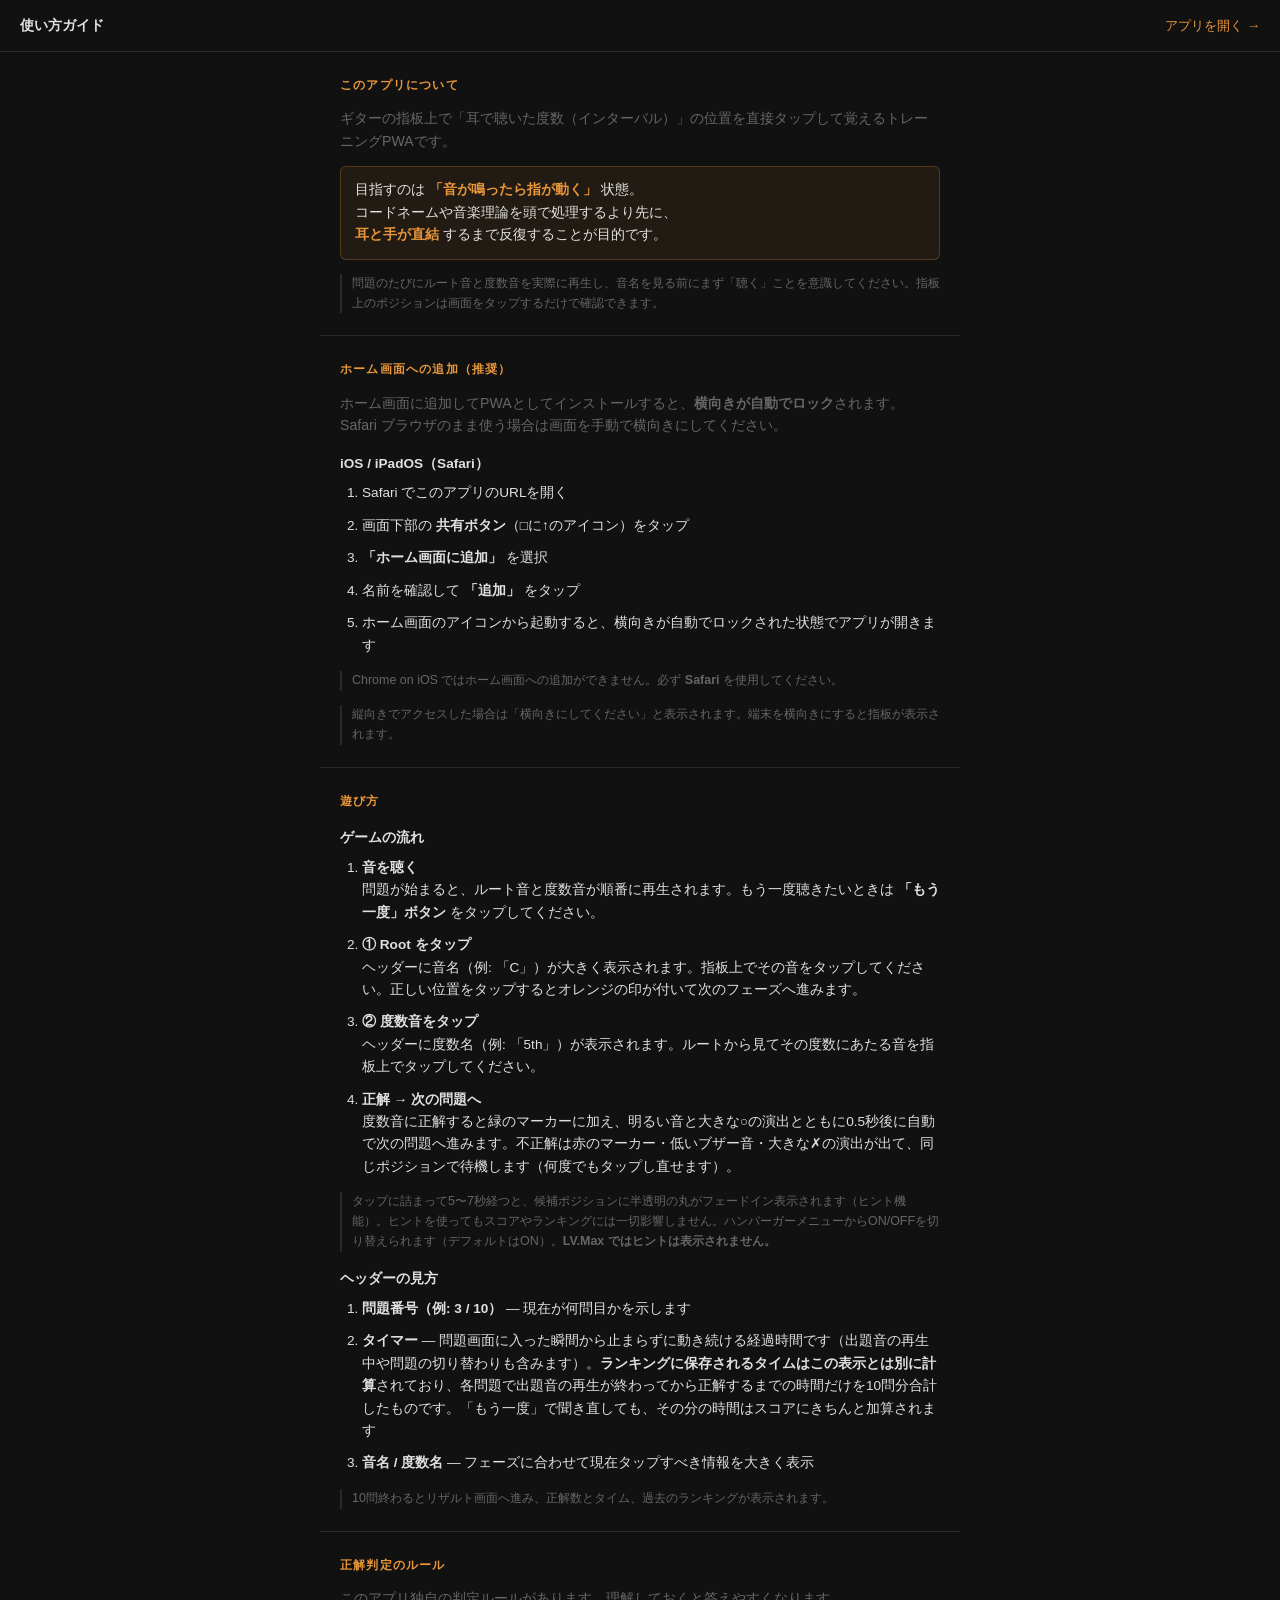
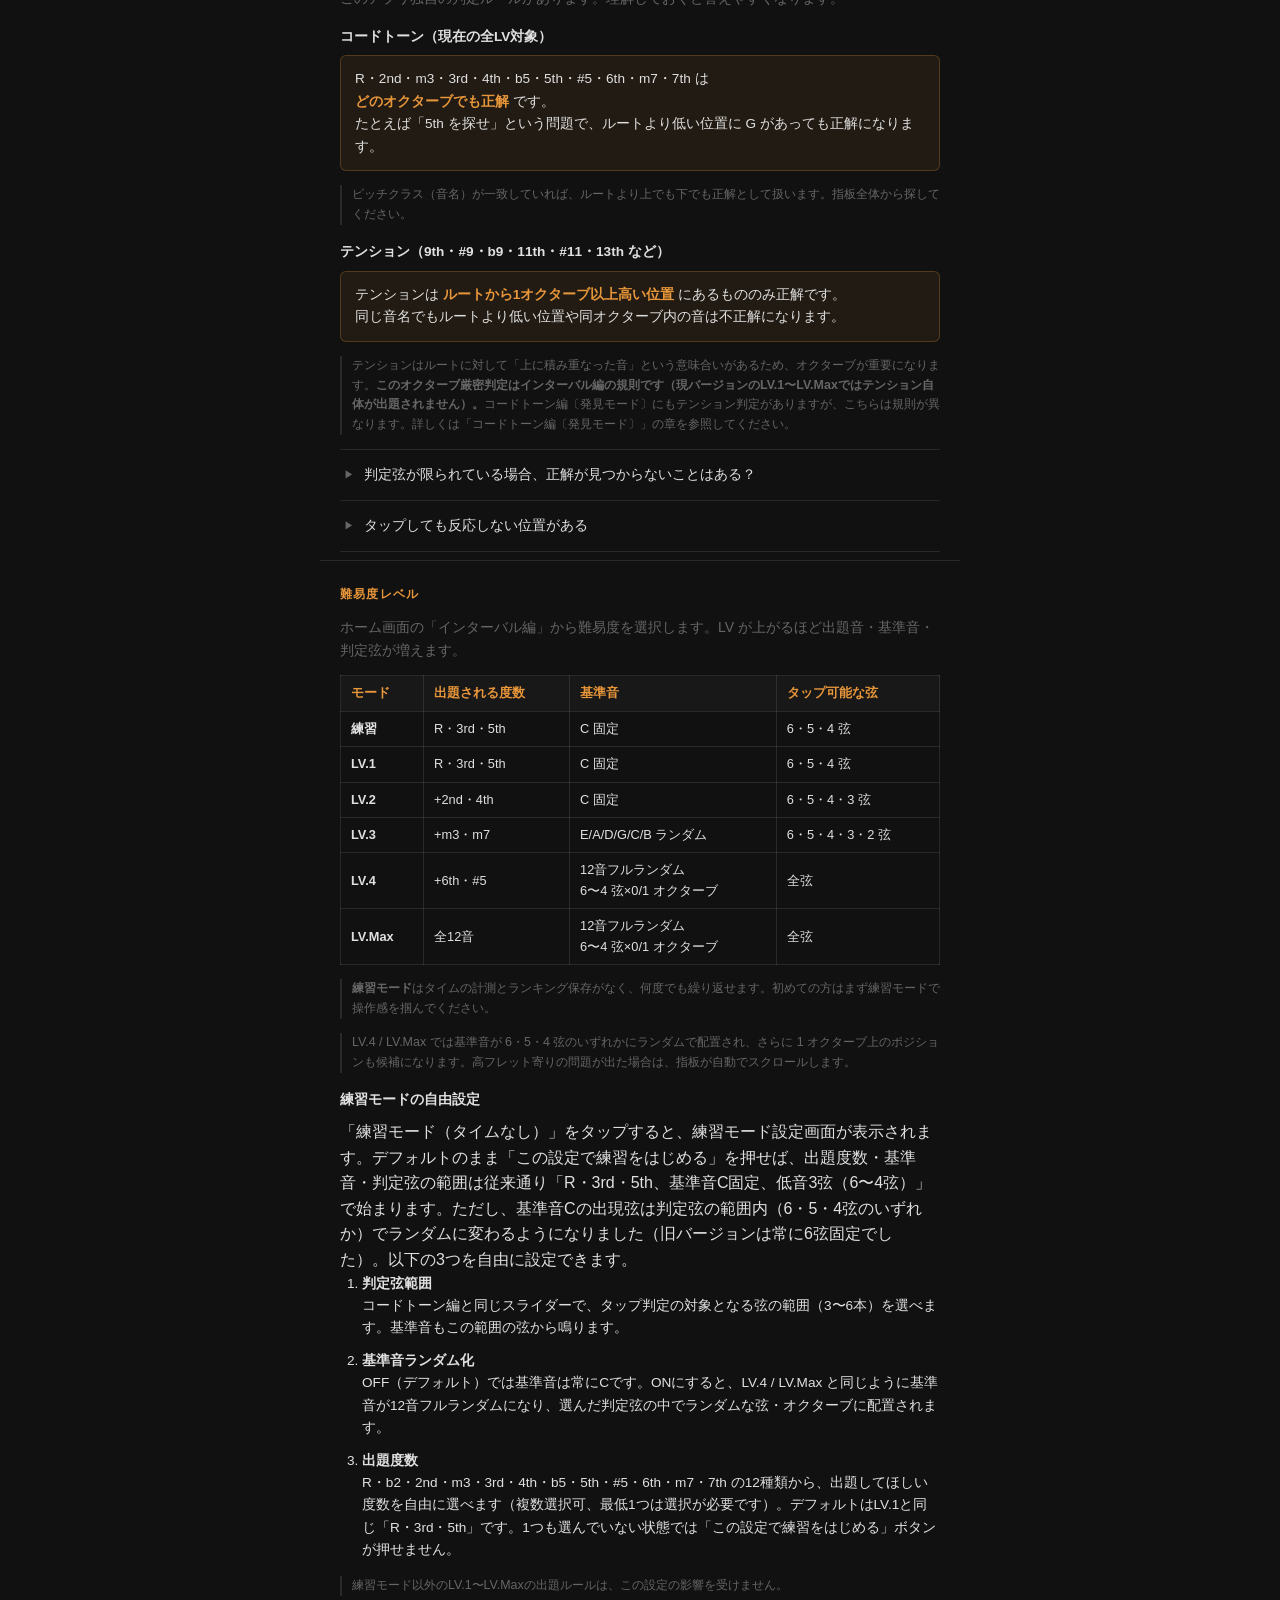
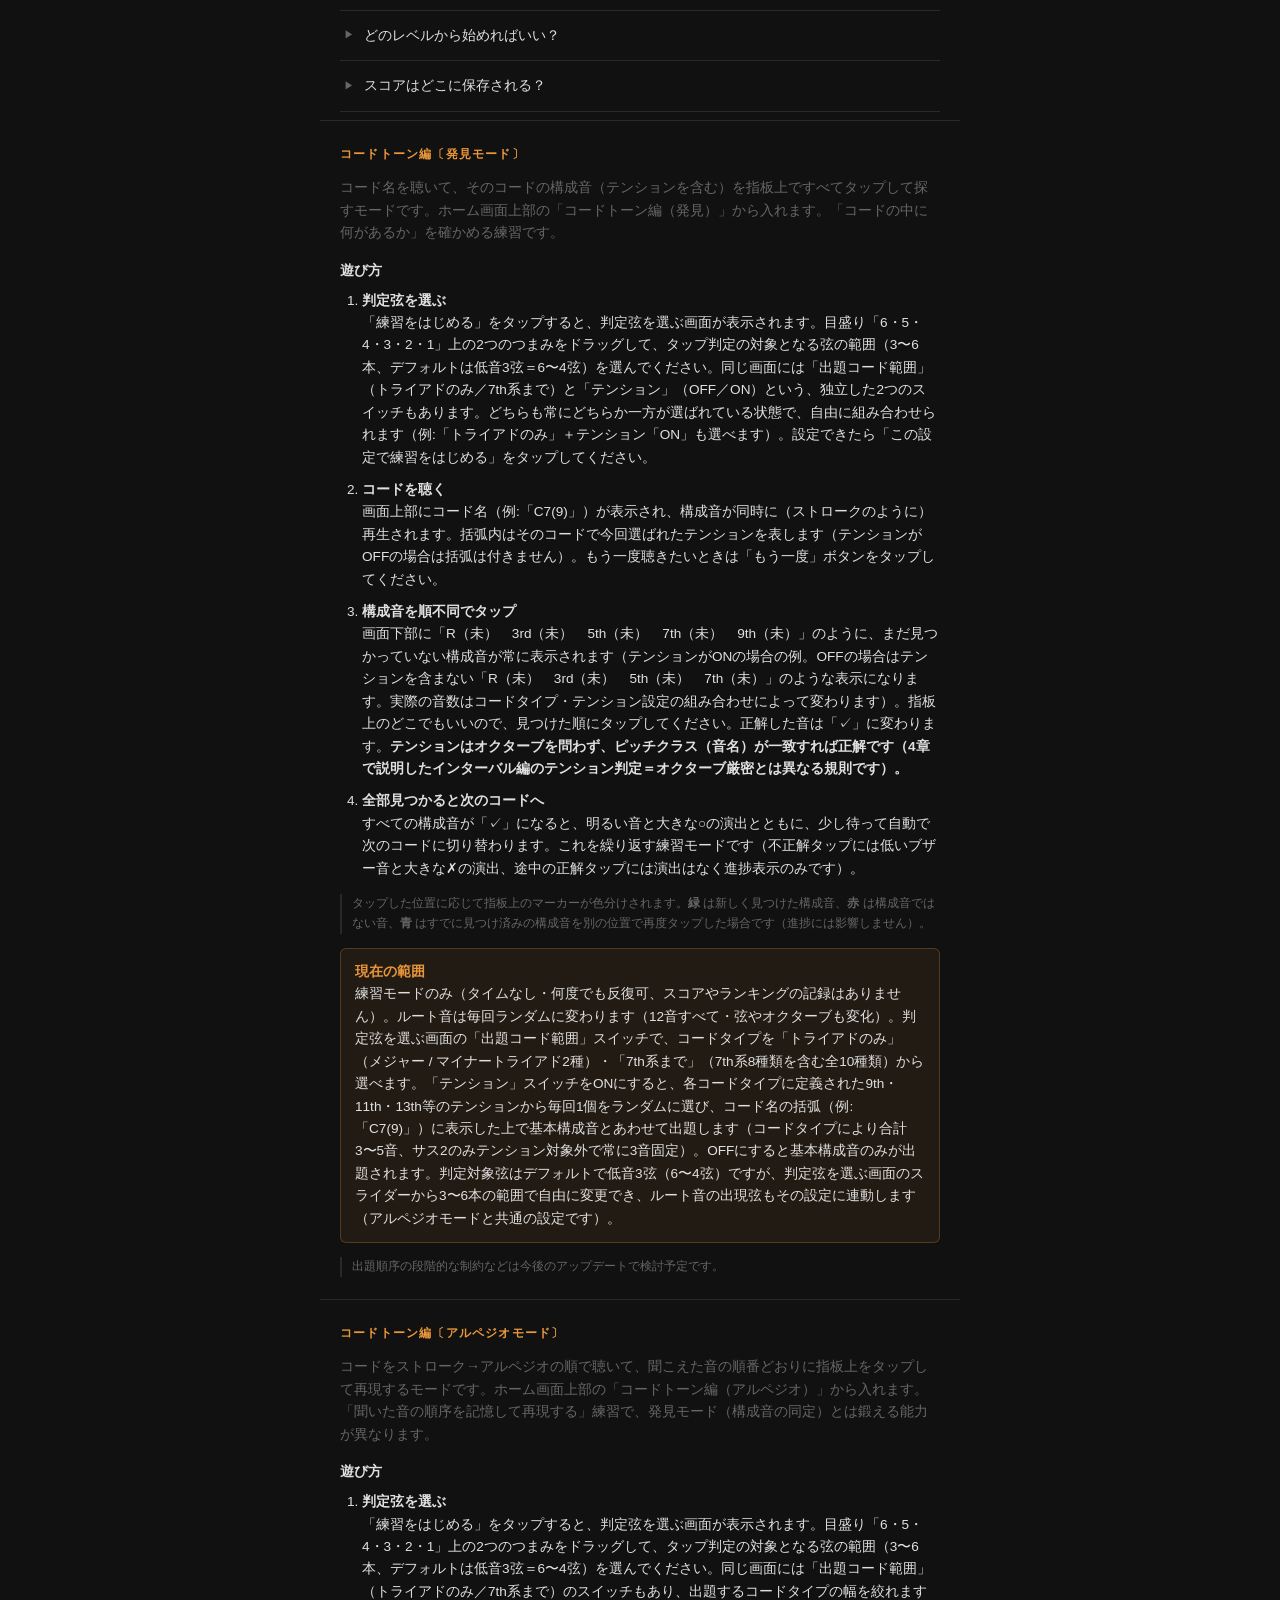
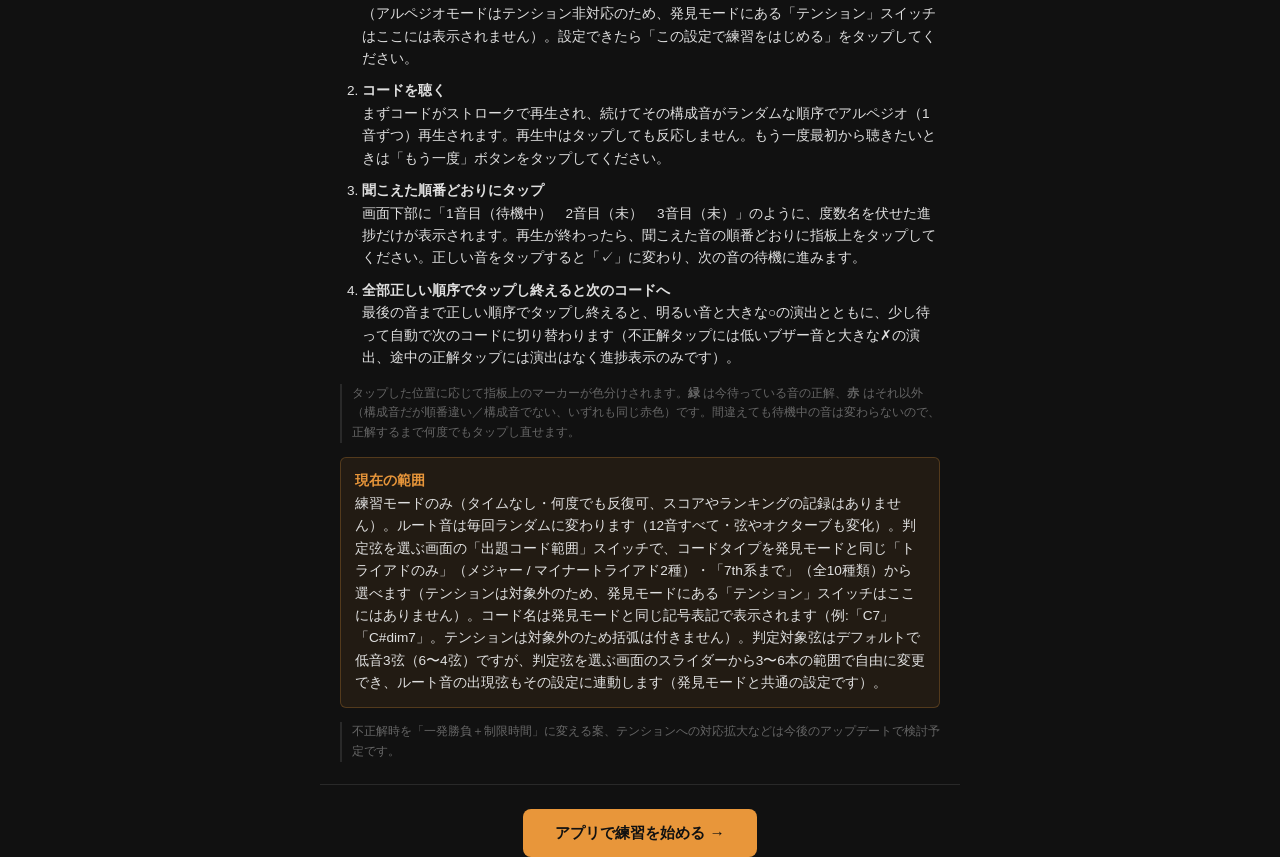
==== commit 90d62f38: "docs: 練習モード設定画面の説明表現を修正（INFO-1・INFO-2） INFO-1: guide.htmlが練習モード設定画面（実際のh1「練習モード設定」）を 「判定弦を選ぶ画面」と誤って呼" ====
--- a/guide.html
+++ b/guide.html
@@ -360,7 +360,7 @@
       <p class="guide-note">LV.4 / LV.Max では基準音が 6・5・4 弦のいずれかにランダムで配置され、さらに 1 オクターブ上のポジションも候補になります。高フレット寄りの問題が出た場合は、指板が自動でスクロールします。</p>
 
       <h3>練習モードの自由設定</h3>
-      <p>「練習モード（タイムなし）」をタップすると、判定弦を選ぶ画面が表示されます。デフォルトのまま「この設定で練習をはじめる」を押せば、従来通り「R・3rd・5th、基準音C固定、低音3弦（6〜4弦）」で始まりますが、以下の3つを自由に設定できます。</p>
+      <p>「練習モード（タイムなし）」をタップすると、練習モード設定画面が表示されます。デフォルトのまま「この設定で練習をはじめる」を押せば、出題度数・基準音・判定弦の範囲は従来通り「R・3rd・5th、基準音C固定、低音3弦（6〜4弦）」で始まります。ただし、基準音Cの出現弦は判定弦の範囲内（6・5・4弦のいずれか）でランダムに変わるようになりました（旧バージョンは常に6弦固定でした）。以下の3つを自由に設定できます。</p>
       <ol class="guide-steps">
         <li>
           <strong>判定弦範囲</strong><br>
